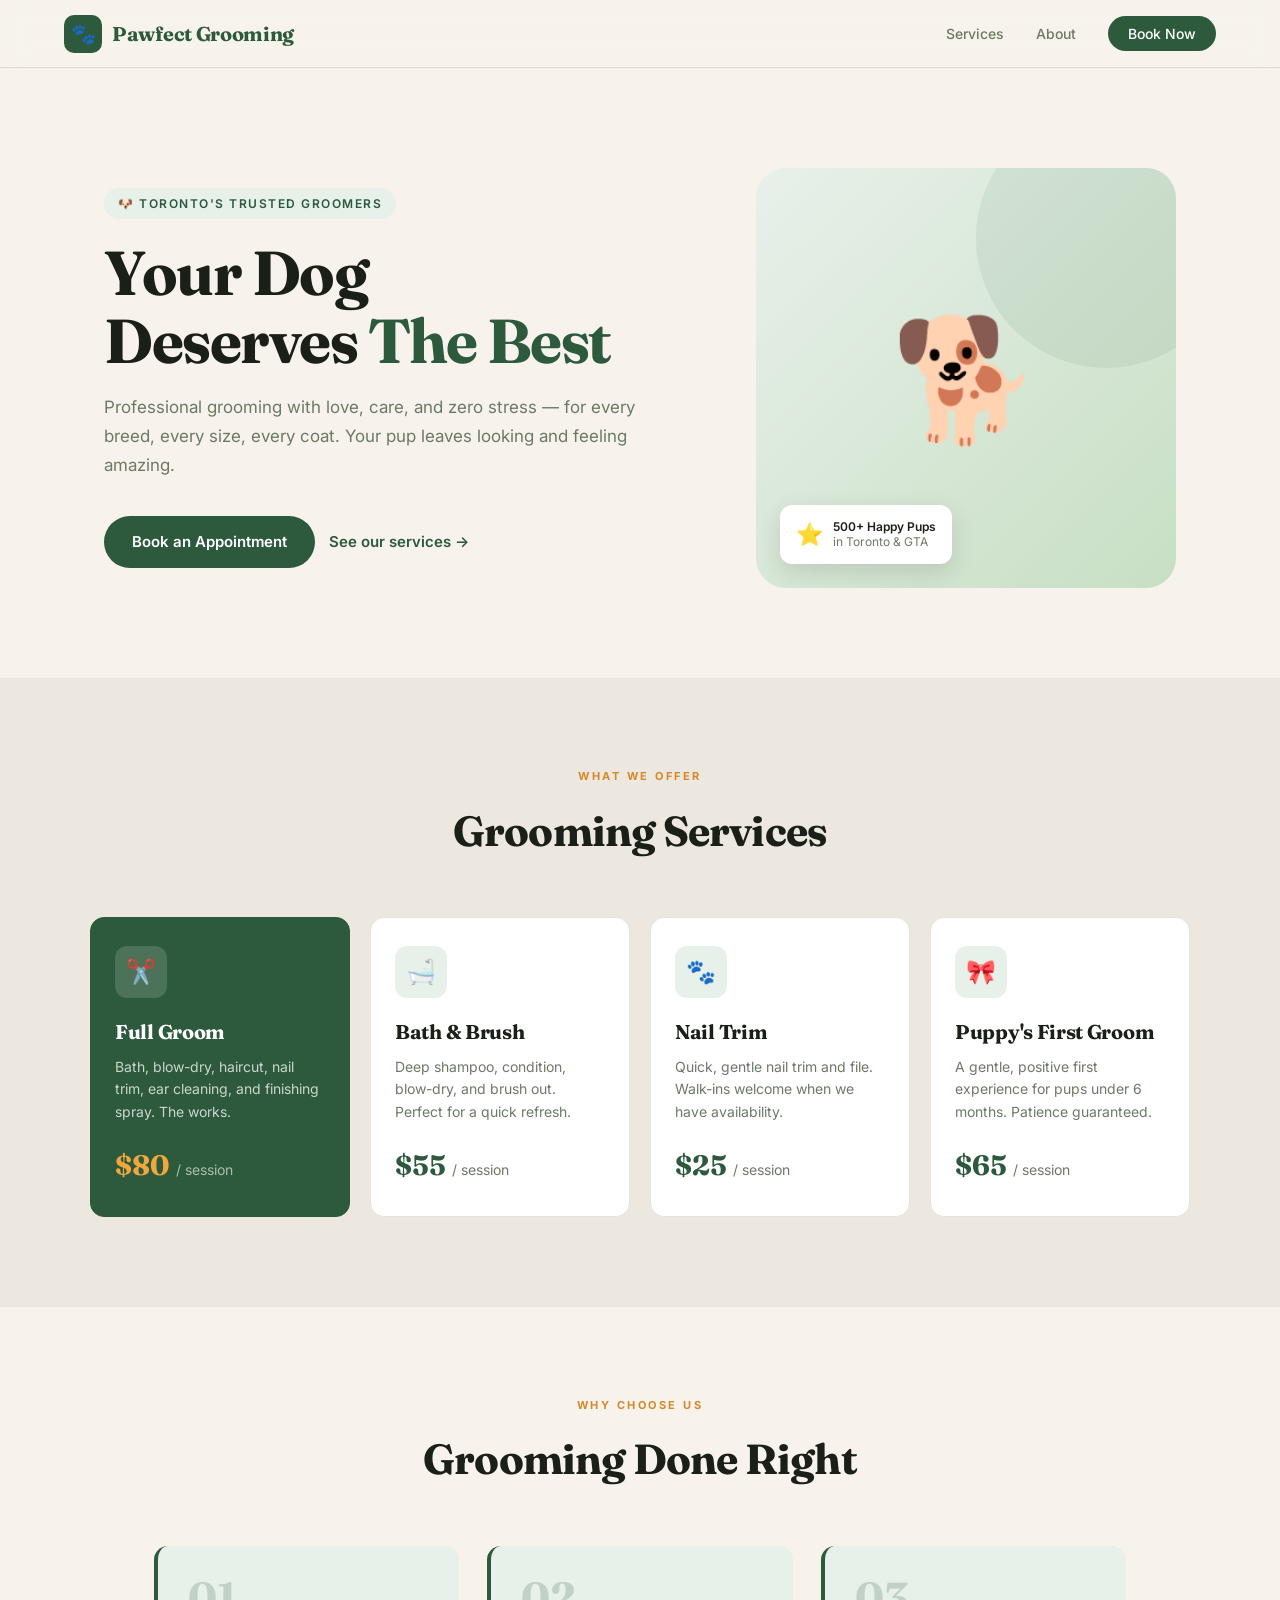
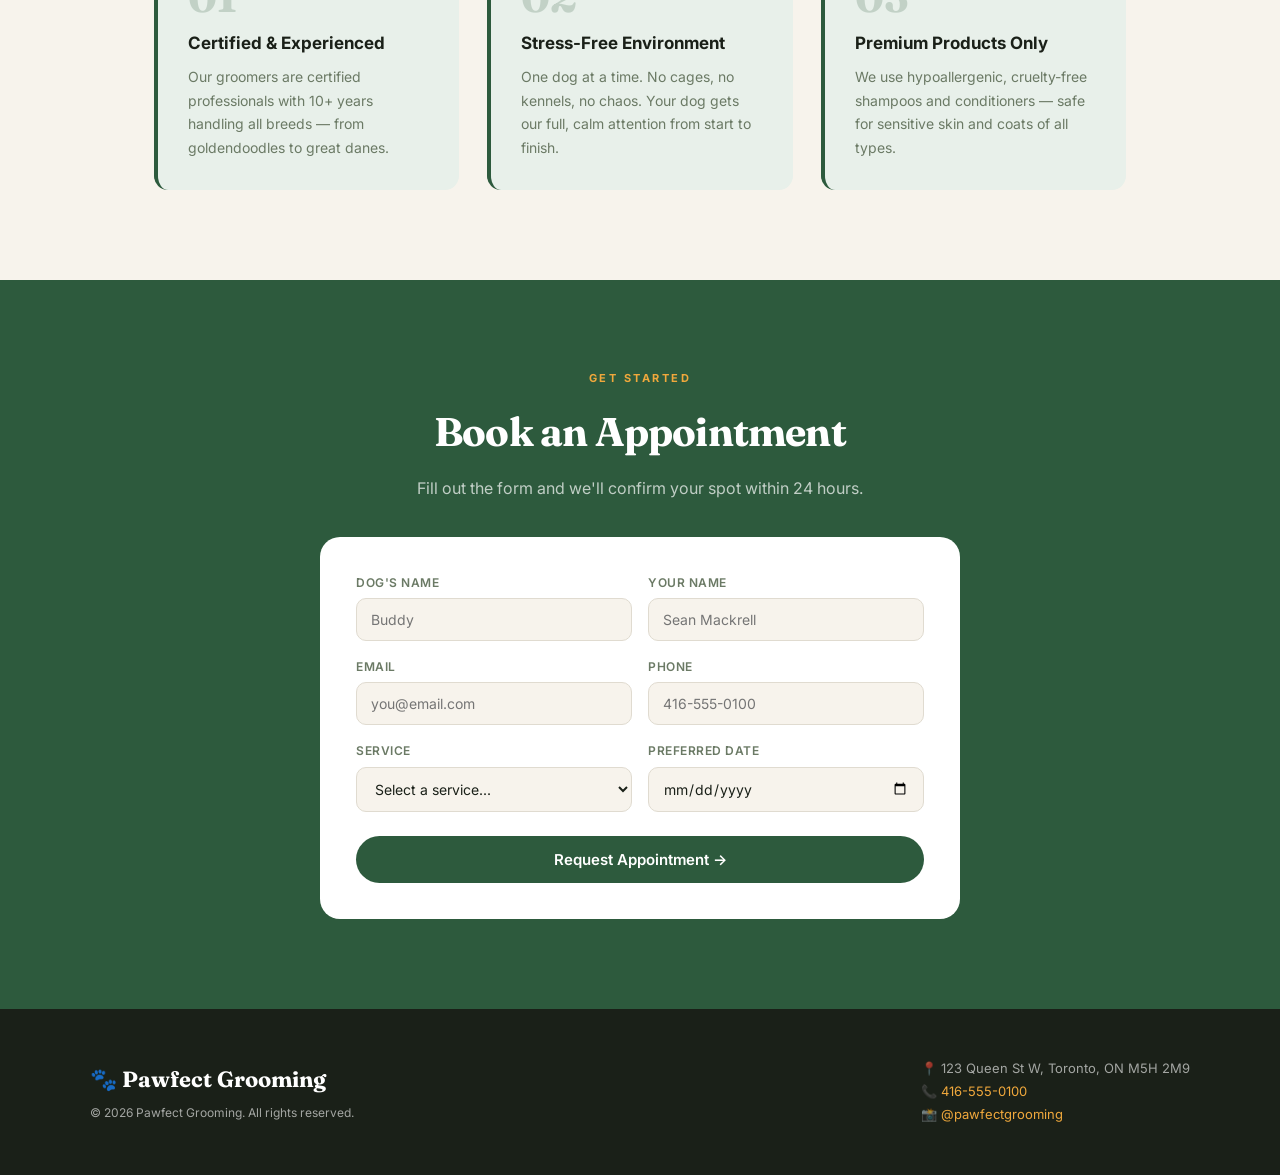
==== index.html @ 394ee349 "connect form to google sheets" ====
<!DOCTYPE html>
<html lang="en">
<head>
  <meta charset="UTF-8" />
  <meta name="viewport" content="width=device-width, initial-scale=1.0" />
  <title>Pawfect Grooming — Toronto's Best Dog Groomers</title>
  <link href="https://fonts.googleapis.com/css2?family=Fraunces:wght@600;700&family=Inter:wght@400;500;600&display=swap" rel="stylesheet" />
  <style>
    *, *::before, *::after { box-sizing: border-box; margin: 0; padding: 0; }

    :root {
      --cream: #f7f3ec;
      --cream-dark: #ede8df;
      --green: #2d5a3d;
      --green-light: #3a7050;
      --green-pale: #e8f0ea;
      --amber: #d4882a;
      --amber-light: #f0a83c;
      --text: #1a2018;
      --muted: #6b7a65;
      --white: #ffffff;
      --radius: 14px;
    }

    html { scroll-behavior: smooth; }

    body {
      font-family: 'Inter', sans-serif;
      background: var(--cream);
      color: var(--text);
      line-height: 1.6;
    }

    /* ── NAV ── */
    nav {
      position: sticky;
      top: 0;
      z-index: 100;
      background: rgba(247, 243, 236, 0.92);
      backdrop-filter: blur(12px);
      border-bottom: 1px solid #e0dbd0;
      padding: 0 5%;
      display: flex;
      align-items: center;
      justify-content: space-between;
      height: 68px;
    }

    .logo {
      display: flex;
      align-items: center;
      gap: 10px;
      text-decoration: none;
    }

    .logo-paw {
      width: 38px;
      height: 38px;
      background: var(--green);
      border-radius: 10px;
      display: flex;
      align-items: center;
      justify-content: center;
      font-size: 20px;
    }

    .logo-text {
      font-family: 'Fraunces', serif;
      font-size: 20px;
      color: var(--green);
      font-weight: 700;
      letter-spacing: -0.3px;
    }

    .nav-links {
      display: flex;
      align-items: center;
      gap: 32px;
      list-style: none;
    }

    .nav-links a {
      text-decoration: none;
      color: var(--muted);
      font-size: 14px;
      font-weight: 500;
      transition: color 0.2s;
    }

    .nav-links a:hover { color: var(--green); }

    .nav-links .btn-nav {
      background: var(--green);
      color: white !important;
      padding: 9px 20px;
      border-radius: 50px;
      transition: background 0.2s !important;
    }

    .nav-links .btn-nav:hover { background: var(--green-light) !important; }

    .nav-toggle {
      display: none;
      background: none;
      border: none;
      cursor: pointer;
      font-size: 22px;
      color: var(--green);
    }

    /* ── HERO ── */
    .hero {
      padding: 100px 5% 90px;
      display: flex;
      align-items: center;
      justify-content: space-between;
      gap: 48px;
      max-width: 1200px;
      margin: 0 auto;
    }

    .hero-content { max-width: 560px; }

    .hero-eyebrow {
      display: inline-flex;
      align-items: center;
      gap: 8px;
      background: var(--green-pale);
      color: var(--green);
      font-size: 12px;
      font-weight: 600;
      letter-spacing: 1.5px;
      text-transform: uppercase;
      padding: 6px 14px;
      border-radius: 50px;
      margin-bottom: 20px;
    }

    .hero h1 {
      font-family: 'Fraunces', serif;
      font-size: clamp(38px, 5vw, 62px);
      font-weight: 700;
      line-height: 1.1;
      color: var(--text);
      letter-spacing: -1.5px;
      margin-bottom: 18px;
    }

    .hero h1 span { color: var(--green); }

    .hero p {
      font-size: 17px;
      color: var(--muted);
      line-height: 1.7;
      margin-bottom: 36px;
    }

    .hero-actions { display: flex; gap: 14px; align-items: center; flex-wrap: wrap; }

    .btn-primary {
      background: var(--green);
      color: white;
      padding: 14px 28px;
      border-radius: 50px;
      text-decoration: none;
      font-weight: 600;
      font-size: 15px;
      transition: background 0.2s, transform 0.15s;
      display: inline-block;
    }

    .btn-primary:hover { background: var(--green-light); transform: translateY(-1px); }

    .btn-secondary {
      color: var(--green);
      font-weight: 600;
      font-size: 15px;
      text-decoration: none;
      display: flex;
      align-items: center;
      gap: 6px;
    }

    .btn-secondary:hover { gap: 10px; }

    .hero-visual {
      flex-shrink: 0;
      width: 420px;
      height: 420px;
      background: linear-gradient(135deg, var(--green-pale), #c8dfc4);
      border-radius: 30px;
      display: flex;
      align-items: center;
      justify-content: center;
      font-size: 120px;
      position: relative;
      overflow: hidden;
    }

    .hero-visual::before {
      content: '';
      position: absolute;
      width: 260px;
      height: 260px;
      background: var(--green);
      opacity: 0.08;
      border-radius: 50%;
      top: -60px;
      right: -60px;
    }

    .hero-badge {
      position: absolute;
      bottom: 24px;
      left: 24px;
      background: white;
      border-radius: 12px;
      padding: 12px 16px;
      box-shadow: 0 8px 24px rgba(0,0,0,0.12);
      display: flex;
      align-items: center;
      gap: 10px;
    }

    .badge-icon { font-size: 22px; }

    .badge-text { font-size: 12px; font-weight: 600; color: var(--text); line-height: 1.3; }
    .badge-text span { color: var(--muted); font-weight: 400; }

    /* ── SERVICES ── */
    #services {
      background: var(--cream-dark);
      padding: 90px 5%;
    }

    .section-inner { max-width: 1100px; margin: 0 auto; }

    .section-header { text-align: center; margin-bottom: 52px; }

    .section-eyebrow {
      font-size: 11px;
      font-weight: 700;
      letter-spacing: 2.5px;
      text-transform: uppercase;
      color: var(--amber);
      margin-bottom: 12px;
    }

    .section-header h2 {
      font-family: 'Fraunces', serif;
      font-size: clamp(28px, 4vw, 42px);
      font-weight: 700;
      color: var(--text);
      letter-spacing: -0.8px;
    }

    .services-grid {
      display: grid;
      grid-template-columns: repeat(auto-fit, minmax(230px, 1fr));
      gap: 20px;
    }

    .service-card {
      background: white;
      border-radius: var(--radius);
      padding: 28px 24px;
      border: 1px solid #e8e3da;
      transition: transform 0.2s, box-shadow 0.2s;
      position: relative;
      overflow: hidden;
    }

    .service-card:hover { transform: translateY(-4px); box-shadow: 0 16px 40px rgba(0,0,0,0.09); }

    .service-card.featured {
      background: var(--green);
      border-color: var(--green);
      color: white;
    }

    .service-icon {
      width: 52px;
      height: 52px;
      border-radius: 12px;
      background: var(--green-pale);
      display: flex;
      align-items: center;
      justify-content: center;
      font-size: 24px;
      margin-bottom: 18px;
    }

    .service-card.featured .service-icon { background: rgba(255,255,255,0.15); }

    .service-card h3 {
      font-family: 'Fraunces', serif;
      font-size: 20px;
      font-weight: 700;
      margin-bottom: 8px;
      letter-spacing: -0.3px;
    }

    .service-card p {
      font-size: 14px;
      color: var(--muted);
      margin-bottom: 20px;
      line-height: 1.6;
    }

    .service-card.featured p { color: rgba(255,255,255,0.75); }

    .service-price {
      font-size: 28px;
      font-weight: 700;
      color: var(--green);
      font-family: 'Fraunces', serif;
    }

    .service-card.featured .service-price { color: var(--amber-light); }

    .service-price span { font-size: 14px; font-weight: 400; color: var(--muted); font-family: 'Inter', sans-serif; }
    .service-card.featured .service-price span { color: rgba(255,255,255,0.6); }

    /* ── WHY US ── */
    #about {
      padding: 90px 5%;
      max-width: 1100px;
      margin: 0 auto;
    }

    .why-grid {
      display: grid;
      grid-template-columns: repeat(auto-fit, minmax(280px, 1fr));
      gap: 28px;
      margin-top: 52px;
    }

    .why-card {
      padding: 30px;
      background: var(--green-pale);
      border-radius: var(--radius);
      border-left: 4px solid var(--green);
    }

    .why-num {
      font-family: 'Fraunces', serif;
      font-size: 42px;
      font-weight: 700;
      color: var(--green);
      opacity: 0.2;
      line-height: 1;
      margin-bottom: 12px;
    }

    .why-card h3 {
      font-size: 17px;
      font-weight: 700;
      margin-bottom: 8px;
      color: var(--text);
    }

    .why-card p { font-size: 14px; color: var(--muted); line-height: 1.7; }

    /* ── BOOKING ── */
    #book {
      background: var(--green);
      padding: 90px 5%;
    }

    .booking-inner {
      max-width: 640px;
      margin: 0 auto;
      text-align: center;
    }

    .booking-inner .section-eyebrow { color: var(--amber-light); }

    .booking-inner h2 {
      font-family: 'Fraunces', serif;
      font-size: clamp(28px, 4vw, 40px);
      font-weight: 700;
      color: white;
      letter-spacing: -0.8px;
      margin-bottom: 12px;
    }

    .booking-inner > p {
      color: rgba(255,255,255,0.7);
      font-size: 16px;
      margin-bottom: 36px;
    }

    .booking-form {
      background: white;
      border-radius: 20px;
      padding: 36px;
      text-align: left;
    }

    .form-row { display: grid; grid-template-columns: 1fr 1fr; gap: 16px; }

    .form-group { margin-bottom: 16px; }

    .form-group label {
      display: block;
      font-size: 12px;
      font-weight: 600;
      color: var(--muted);
      letter-spacing: 0.5px;
      margin-bottom: 6px;
      text-transform: uppercase;
    }

    .form-group input,
    .form-group select {
      width: 100%;
      padding: 12px 14px;
      border: 1.5px solid #e0dbd0;
      border-radius: 10px;
      font-family: 'Inter', sans-serif;
      font-size: 14px;
      color: var(--text);
      background: var(--cream);
      outline: none;
      transition: border-color 0.2s;
    }

    .form-group input:focus,
    .form-group select:focus { border-color: var(--green); background: white; }

    .form-group select { cursor: pointer; }

    .btn-submit {
      width: 100%;
      padding: 14px;
      background: var(--green);
      color: white;
      border: none;
      border-radius: 50px;
      font-family: 'Inter', sans-serif;
      font-size: 15px;
      font-weight: 600;
      cursor: pointer;
      margin-top: 8px;
      transition: background 0.2s, transform 0.15s;
    }

    .btn-submit:hover { background: var(--green-light); transform: translateY(-1px); }

    .thank-you {
      display: none;
      text-align: center;
      padding: 40px 20px;
    }

    .thank-you .ty-icon { font-size: 52px; margin-bottom: 16px; }

    .thank-you h3 {
      font-family: 'Fraunces', serif;
      font-size: 24px;
      color: var(--green);
      margin-bottom: 8px;
    }

    .thank-you p { color: var(--muted); font-size: 15px; }

    /* ── FOOTER ── */
    footer {
      background: var(--text);
      color: rgba(255,255,255,0.6);
      padding: 48px 5%;
    }

    .footer-inner {
      max-width: 1100px;
      margin: 0 auto;
      display: flex;
      justify-content: space-between;
      align-items: center;
      flex-wrap: wrap;
      gap: 24px;
    }

    .footer-logo {
      font-family: 'Fraunces', serif;
      font-size: 22px;
      color: white;
      font-weight: 700;
    }

    .footer-details { font-size: 13px; line-height: 1.8; }

    .footer-details a {
      color: var(--amber-light);
      text-decoration: none;
    }

    .footer-details a:hover { text-decoration: underline; }

    .footer-copy { font-size: 12px; margin-top: 6px; }

    /* ── RESPONSIVE ── */
    @media (max-width: 768px) {
      .nav-links { display: none; flex-direction: column; position: absolute; top: 68px; left: 0; right: 0; background: var(--cream); padding: 20px 5%; border-bottom: 1px solid #e0dbd0; gap: 16px; }
      .nav-links.open { display: flex; }
      .nav-toggle { display: block; }
      .hero { flex-direction: column; padding: 60px 5% 50px; text-align: center; }
      .hero-visual { width: 100%; height: 280px; font-size: 80px; }
      .hero-actions { justify-content: center; }
      .form-row { grid-template-columns: 1fr; }
      .footer-inner { flex-direction: column; text-align: center; }
    }
  </style>
</head>
<body>

  <!-- NAV -->
  <nav>
    <a class="logo" href="#">
      <div class="logo-paw">🐾</div>
      <span class="logo-text">Pawfect Grooming</span>
    </a>
    <button class="nav-toggle" onclick="document.querySelector('.nav-links').classList.toggle('open')">☰</button>
    <ul class="nav-links">
      <li><a href="#services">Services</a></li>
      <li><a href="#about">About</a></li>
      <li><a href="#book" class="btn-nav">Book Now</a></li>
    </ul>
  </nav>

  <!-- HERO -->
  <section>
    <div class="hero">
      <div class="hero-content">
        <div class="hero-eyebrow">🐶 Toronto's Trusted Groomers</div>
        <h1>Your Dog<br>Deserves <span>The Best</span></h1>
        <p>Professional grooming with love, care, and zero stress — for every breed, every size, every coat. Your pup leaves looking and feeling amazing.</p>
        <div class="hero-actions">
          <a href="#book" class="btn-primary">Book an Appointment</a>
          <a href="#services" class="btn-secondary">See our services →</a>
        </div>
      </div>
      <div class="hero-visual">
        🐕
        <div class="hero-badge">
          <div class="badge-icon">⭐</div>
          <div class="badge-text">500+ Happy Pups<br><span>in Toronto & GTA</span></div>
        </div>
      </div>
    </div>
  </section>

  <!-- SERVICES -->
  <section id="services">
    <div class="section-inner">
      <div class="section-header">
        <div class="section-eyebrow">What We Offer</div>
        <h2>Grooming Services</h2>
      </div>
      <div class="services-grid">
        <div class="service-card featured">
          <div class="service-icon">✂️</div>
          <h3>Full Groom</h3>
          <p>Bath, blow-dry, haircut, nail trim, ear cleaning, and finishing spray. The works.</p>
          <div class="service-price">$80 <span>/ session</span></div>
        </div>
        <div class="service-card">
          <div class="service-icon">🛁</div>
          <h3>Bath & Brush</h3>
          <p>Deep shampoo, condition, blow-dry, and brush out. Perfect for a quick refresh.</p>
          <div class="service-price">$55 <span>/ session</span></div>
        </div>
        <div class="service-card">
          <div class="service-icon">🐾</div>
          <h3>Nail Trim</h3>
          <p>Quick, gentle nail trim and file. Walk-ins welcome when we have availability.</p>
          <div class="service-price">$25 <span>/ session</span></div>
        </div>
        <div class="service-card">
          <div class="service-icon">🎀</div>
          <h3>Puppy's First Groom</h3>
          <p>A gentle, positive first experience for pups under 6 months. Patience guaranteed.</p>
          <div class="service-price">$65 <span>/ session</span></div>
        </div>
      </div>
    </div>
  </section>

  <!-- WHY US -->
  <section id="about">
    <div class="section-header">
      <div class="section-eyebrow">Why Choose Us</div>
      <h2>Grooming Done Right</h2>
    </div>
    <div class="why-grid">
      <div class="why-card">
        <div class="why-num">01</div>
        <h3>Certified & Experienced</h3>
        <p>Our groomers are certified professionals with 10+ years handling all breeds — from goldendoodles to great danes.</p>
      </div>
      <div class="why-card">
        <div class="why-num">02</div>
        <h3>Stress-Free Environment</h3>
        <p>One dog at a time. No cages, no kennels, no chaos. Your dog gets our full, calm attention from start to finish.</p>
      </div>
      <div class="why-card">
        <div class="why-num">03</div>
        <h3>Premium Products Only</h3>
        <p>We use hypoallergenic, cruelty-free shampoos and conditioners — safe for sensitive skin and coats of all types.</p>
      </div>
    </div>
  </section>

  <!-- BOOKING -->
  <section id="book">
    <div class="booking-inner">
      <div class="section-eyebrow">Get Started</div>
      <h2>Book an Appointment</h2>
      <p>Fill out the form and we'll confirm your spot within 24 hours.</p>

      <div class="booking-form">
        <form id="booking-form">
          <div class="form-row">
            <div class="form-group">
              <label>Dog's Name</label>
              <input type="text" name="dogName" placeholder="Buddy" required />
            </div>
            <div class="form-group">
              <label>Your Name</label>
              <input type="text" name="ownerName" placeholder="Sean Mackrell" required />
            </div>
          </div>
          <div class="form-row">
            <div class="form-group">
              <label>Email</label>
              <input type="email" name="email" placeholder="you@email.com" required />
            </div>
            <div class="form-group">
              <label>Phone</label>
              <input type="tel" name="phone" placeholder="416-555-0100" />
            </div>
          </div>
          <div class="form-row">
            <div class="form-group">
              <label>Service</label>
              <select name="service" required>
                <option value="">Select a service...</option>
                <option>Full Groom — $80</option>
                <option>Bath & Brush — $55</option>
                <option>Nail Trim — $25</option>
                <option>Puppy's First Groom — $65</option>
              </select>
            </div>
            <div class="form-group">
              <label>Preferred Date</label>
              <input type="date" name="date" required />
            </div>
          </div>
          <button type="submit" class="btn-submit">Request Appointment →</button>
        </form>

        <div class="thank-you" id="thank-you">
          <div class="ty-icon">🐾</div>
          <h3>You're all set!</h3>
          <p id="ty-message">We'll confirm your appointment within 24 hours. See you soon!</p>
        </div>
      </div>
    </div>
  </section>

  <!-- FOOTER -->
  <footer>
    <div class="footer-inner">
      <div>
        <div class="footer-logo">🐾 Pawfect Grooming</div>
        <div class="footer-copy">© 2026 Pawfect Grooming. All rights reserved.</div>
      </div>
      <div class="footer-details">
        📍 123 Queen St W, Toronto, ON M5H 2M9<br>
        📞 <a href="tel:4165550100">416-555-0100</a><br>
        📸 <a href="https://instagram.com" target="_blank">@pawfectgrooming</a>
      </div>
    </div>
  </footer>

  <script>
  const SCRIPT_URL = "https://script.google.com/macros/s/AKfycbwCmMFG3sA_S1APg3eY8OHpU6ytA9o5e4-AiM0zTxSJaGu4jb56soYIQGJh9zoLHo-3/exec";

  document.getElementById('booking-form').addEventListener('submit', function(e) {
    e.preventDefault();

    const data = {
      dogName: this.dogName.value,
      ownerName: this.ownerName.value,
      email: this.email.value,
      phone: this.phone.value,
      service: this.service.value,
      date: this.date.value
    };

    fetch(SCRIPT_URL, {
      method: "POST",
      mode: "no-cors",
      headers: { "Content-Type": "application/json" },
      body: JSON.stringify(data)
    });

    const service = data.service.split('—')[0].trim();
    const date = new Date(data.date + "T00:00:00").toLocaleDateString('en-CA', { month: 'long', day: 'numeric', year: 'numeric' });

    document.getElementById('ty-message').textContent =
      `Thanks ${data.ownerName}! We'll confirm ${data.dogName}'s ${service} appointment for ${date} within 24 hours.`;

    this.style.display = 'none';
    document.getElementById('thank-you').style.display = 'block';
  });
</script>

</body>
</html>
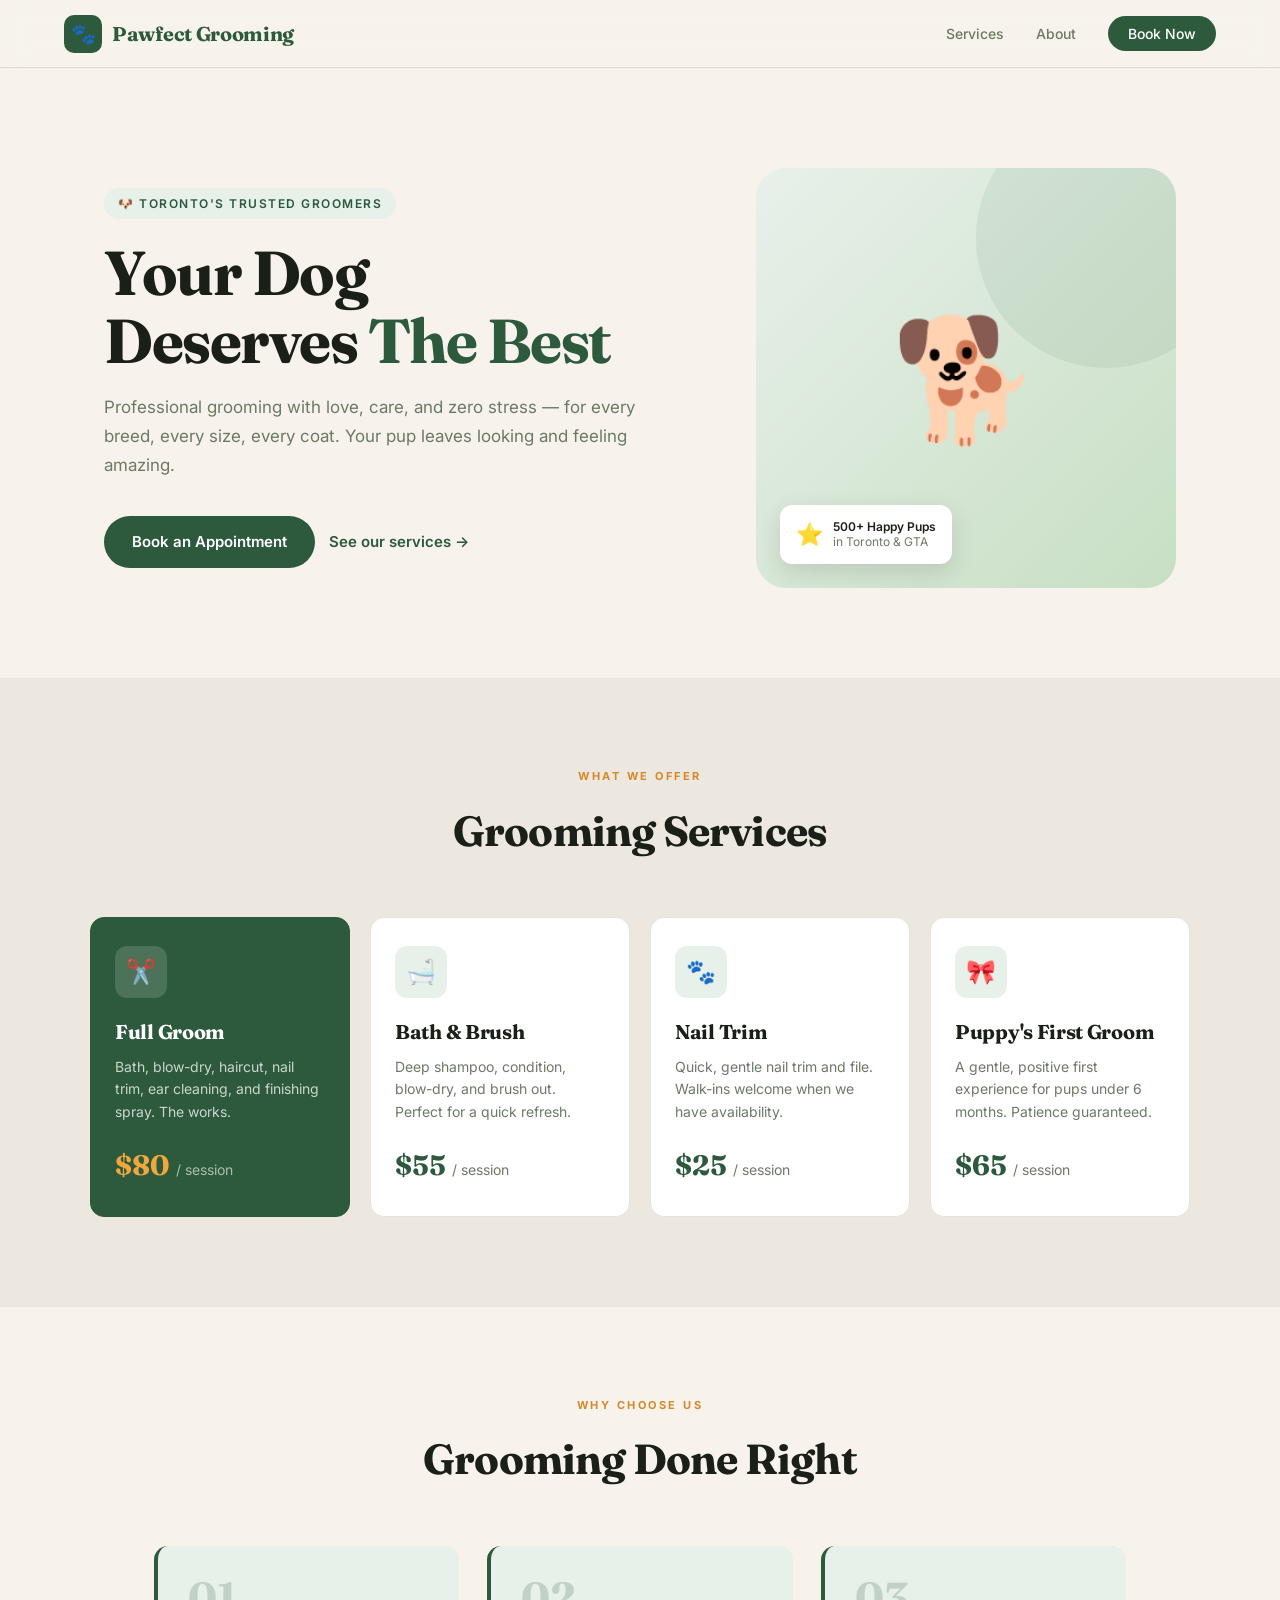
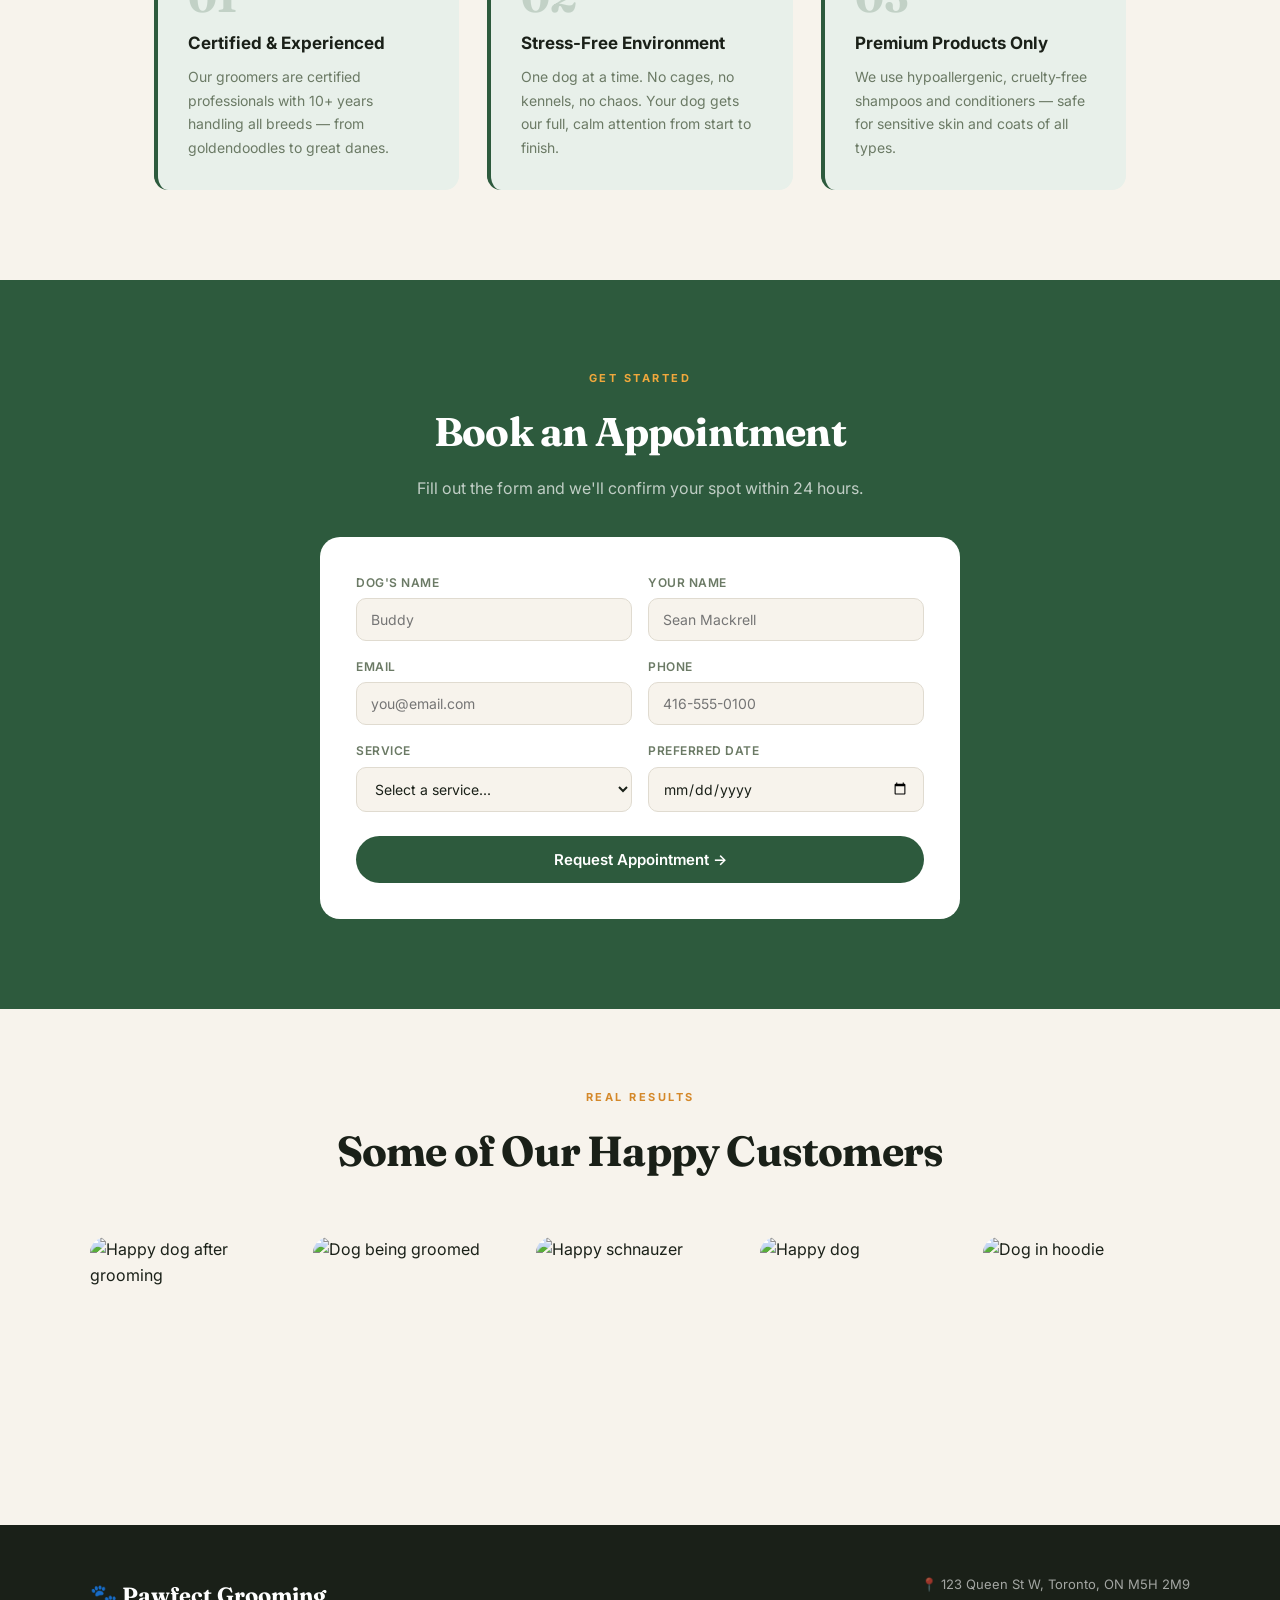
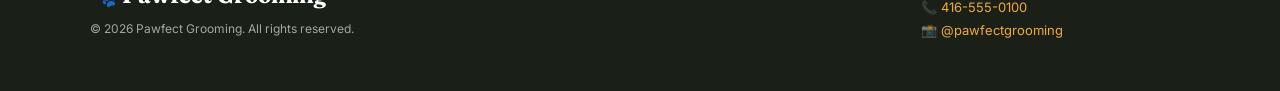
==== commit 89d9ba0e: "add happy customers photos and required phone" ====
--- a/index.html
+++ b/index.html
@@ -637,7 +637,7 @@
             </div>
             <div class="form-group">
               <label>Phone</label>
-              <input type="tel" name="phone" placeholder="416-555-0100" />
+            <input type="tel" name="phone" placeholder="416-555-0100" required />
             </div>
           </div>
           <div class="form-row">
@@ -667,6 +667,32 @@
       </div>
     </div>
   </section>
+<!-- HAPPY CUSTOMERS -->
+<section style="padding: 80px 5%; background: var(--cream);">
+  <div style="max-width: 1100px; margin: 0 auto;">
+    <div class="section-header">
+      <div class="section-eyebrow">Real Results</div>
+      <h2>Some of Our Happy Customers</h2>
+    </div>
+    <div style="display: grid; grid-template-columns: repeat(auto-fit, minmax(200px, 1fr)); gap: 16px; margin-top: 40px;">
+      <div style="border-radius: 16px; overflow: hidden; aspect-ratio: 1;">
+        <img src="https://images.unsplash.com/photo-1587300003388-59208cc962cb?w=600" alt="Happy dog after grooming" style="width:100%; height:100%; object-fit:cover;" />
+      </div>
+      <div style="border-radius: 16px; overflow: hidden; aspect-ratio: 1;">
+        <img src="https://images.unsplash.com/photo-1629740067901-c0a370c4c6a7?w=600" alt="Dog being groomed" style="width:100%; height:100%; object-fit:cover;" />
+      </div>
+      <div style="border-radius: 16px; overflow: hidden; aspect-ratio: 1;">
+        <img src="https://images.unsplash.com/photo-1534361960057-19f4434a5f77?w=600" alt="Happy schnauzer" style="width:100%; height:100%; object-fit:cover;" />
+      </div>
+      <div style="border-radius: 16px; overflow: hidden; aspect-ratio: 1;">
+        <img src="https://images.unsplash.com/photo-1558929996-da64ba858215?w=600" alt="Happy dog" style="width:100%; height:100%; object-fit:cover;" />
+      </div>
+      <div style="border-radius: 16px; overflow: hidden; aspect-ratio: 1;">
+        <img src="https://images.unsplash.com/photo-1601979031925-424e53b6caaa?w=600" alt="Dog in hoodie" style="width:100%; height:100%; object-fit:cover;" />
+      </div>
+    </div>
+  </div>
+</section>
 
   <!-- FOOTER -->
   <footer>
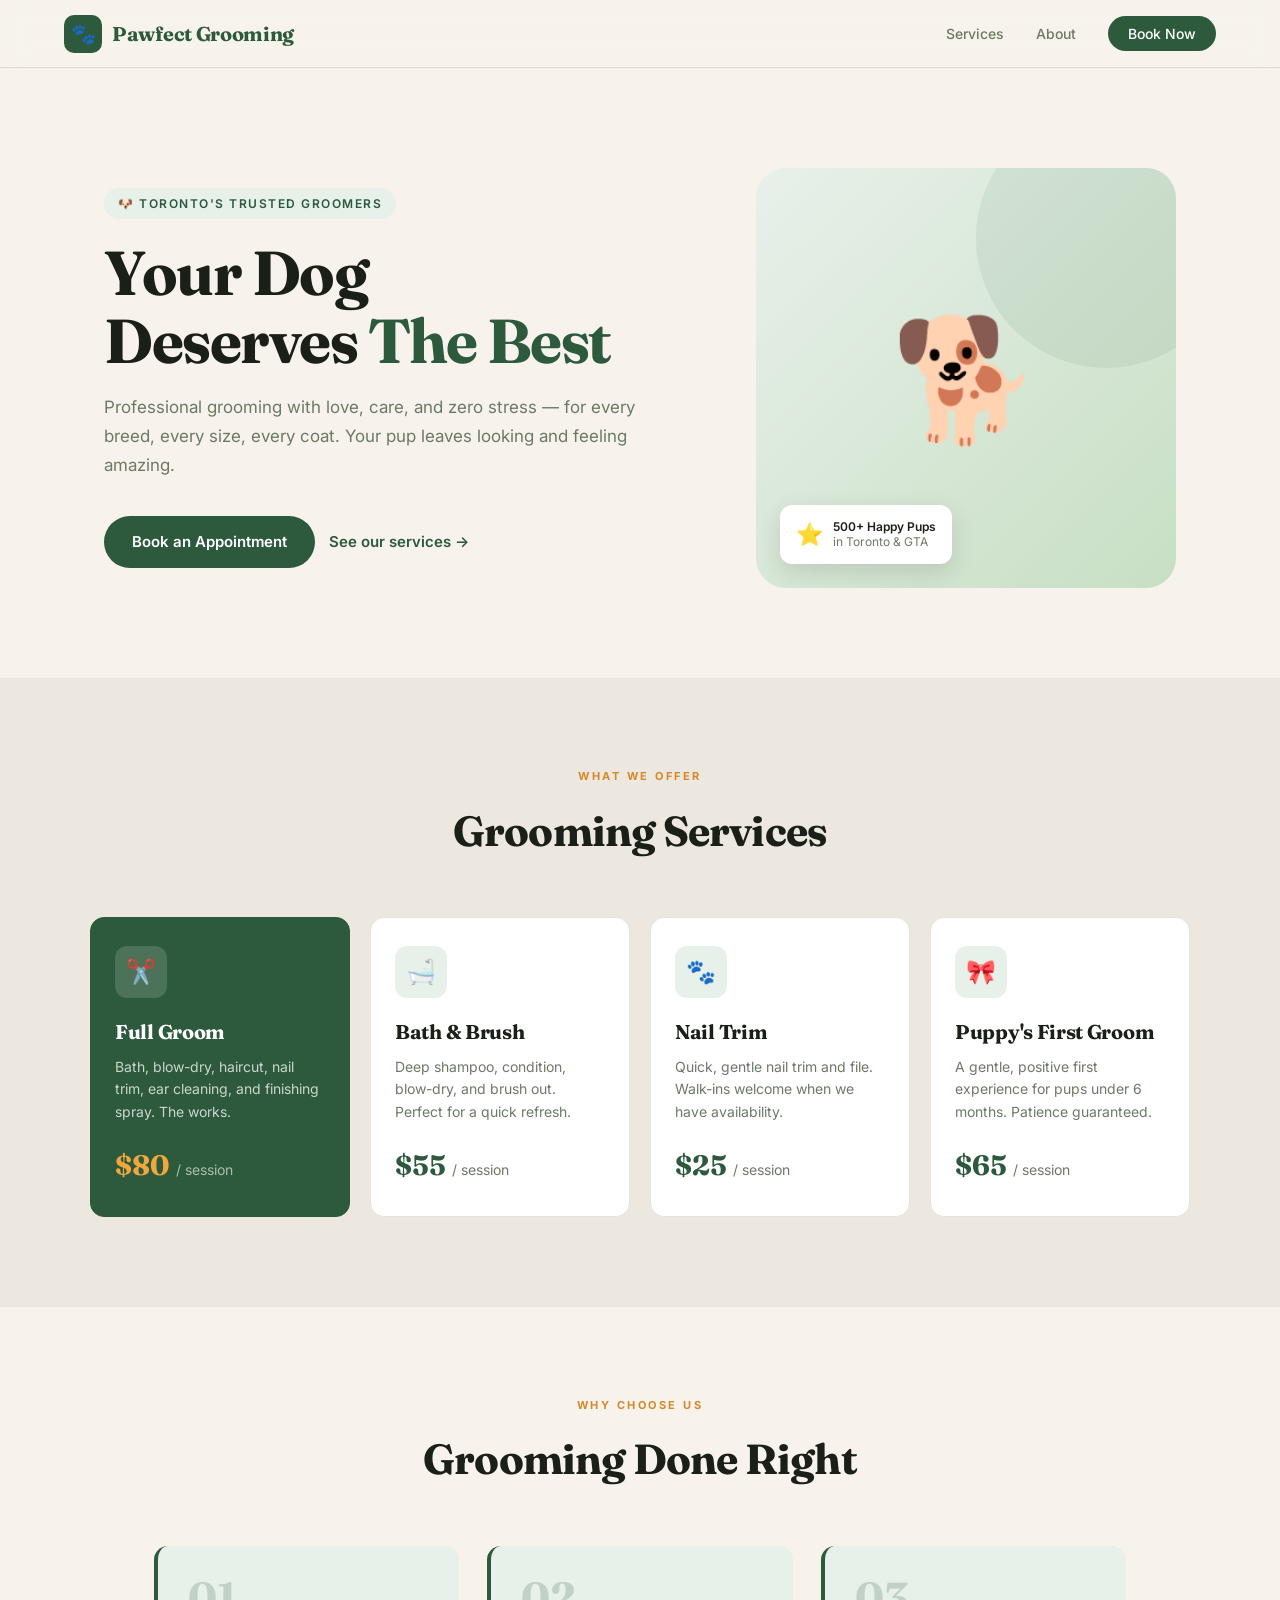
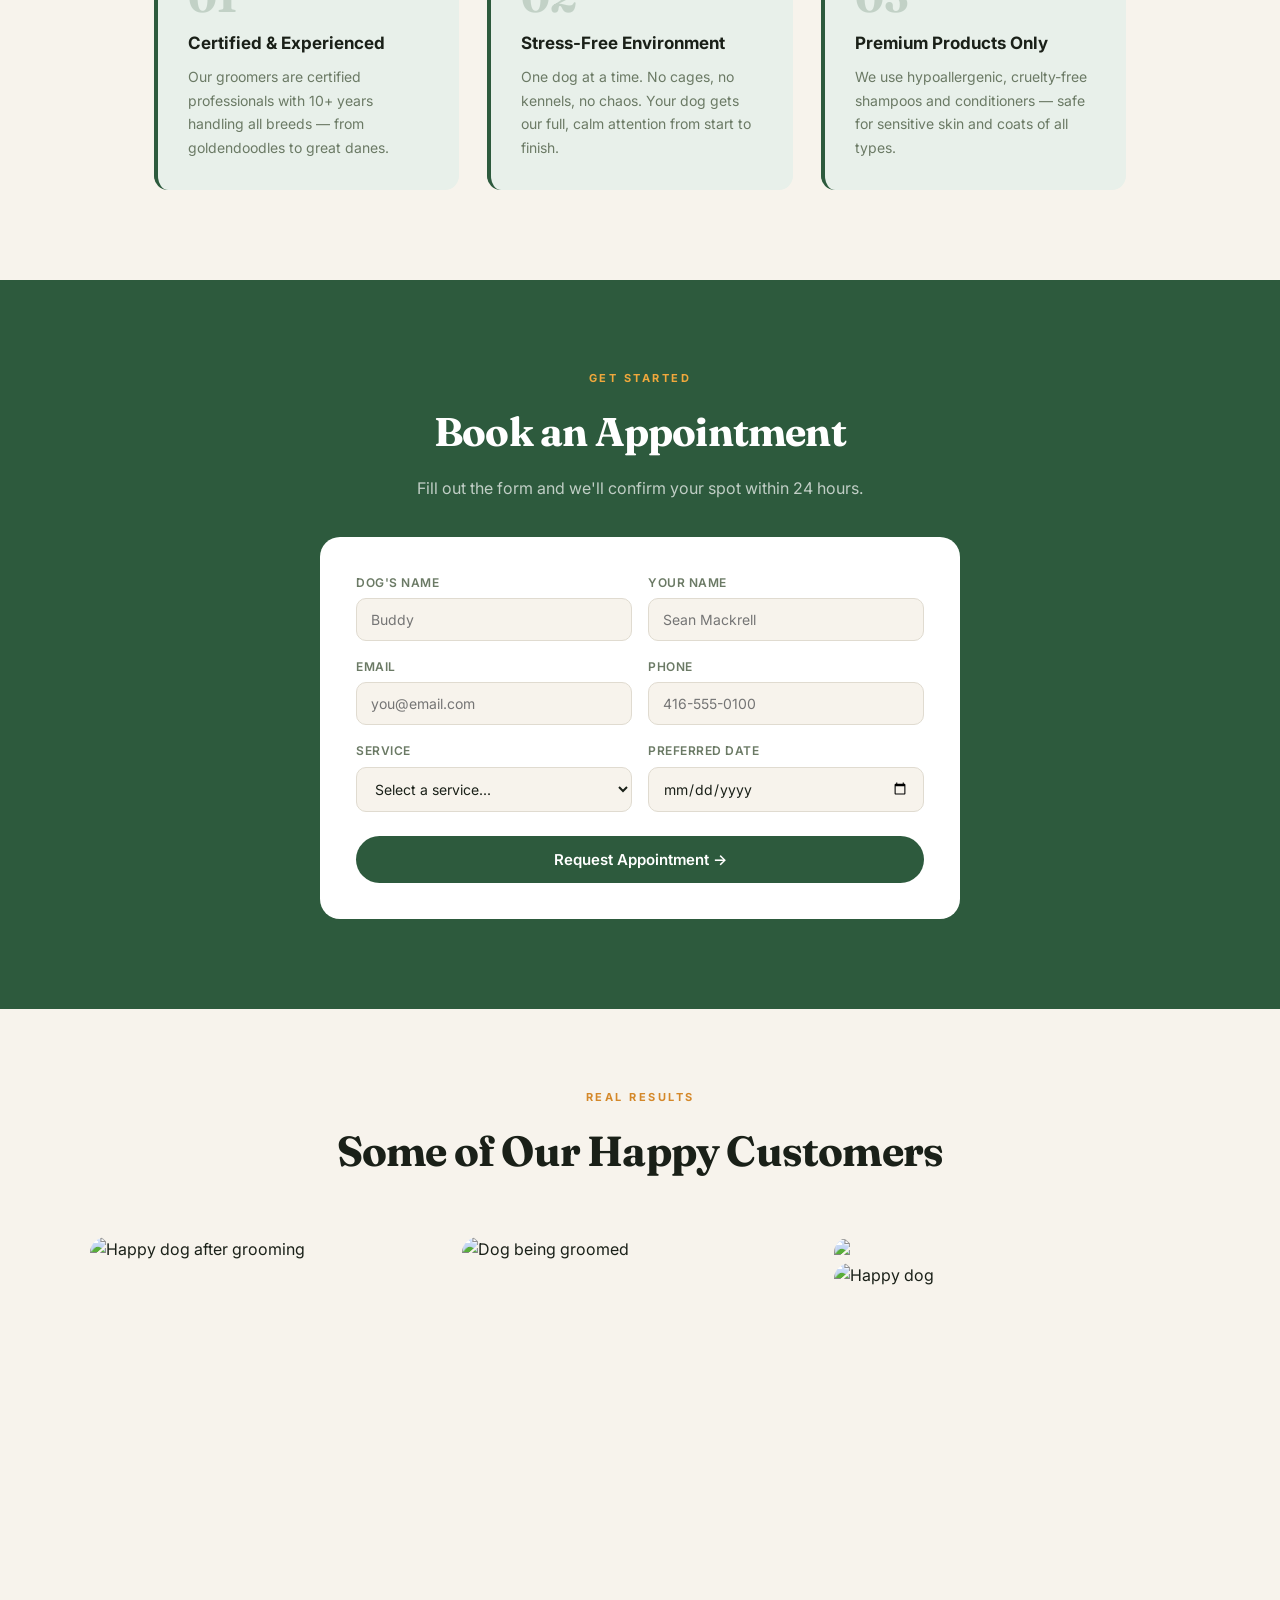
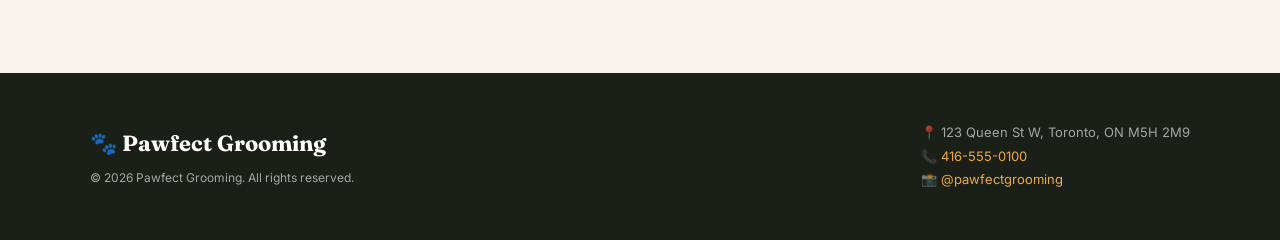
==== commit 9fa98a47: "add favicon" ====
--- a/index.html
+++ b/index.html
@@ -512,6 +512,7 @@
     }
   </style>
 </head>
+<link rel="icon" href="https://images.unsplash.com/photo-1587300003388-59208cc962cb?w=32" type="image/jpeg" />
 <body>
 
   <!-- NAV -->
@@ -682,7 +683,7 @@
         <img src="https://images.unsplash.com/photo-1629740067901-c0a370c4c6a7?w=600" alt="Dog being groomed" style="width:100%; height:100%; object-fit:cover;" />
       </div>
       <div style="border-radius: 16px; overflow: hidden; aspect-ratio: 1;">
-        <img src="https://images.unsplash.com/photo-1534361960057-19f4434a5f77?w=600" alt="Happy schnauzer" style="width:100%; height:100%; object-fit:cover;" />
+        <img src="https://images.unsplash.com/photo-1520038410233-7141be7e6f97?w=600"
       </div>
       <div style="border-radius: 16px; overflow: hidden; aspect-ratio: 1;">
         <img src="https://images.unsplash.com/photo-1558929996-da64ba858215?w=600" alt="Happy dog" style="width:100%; height:100%; object-fit:cover;" />
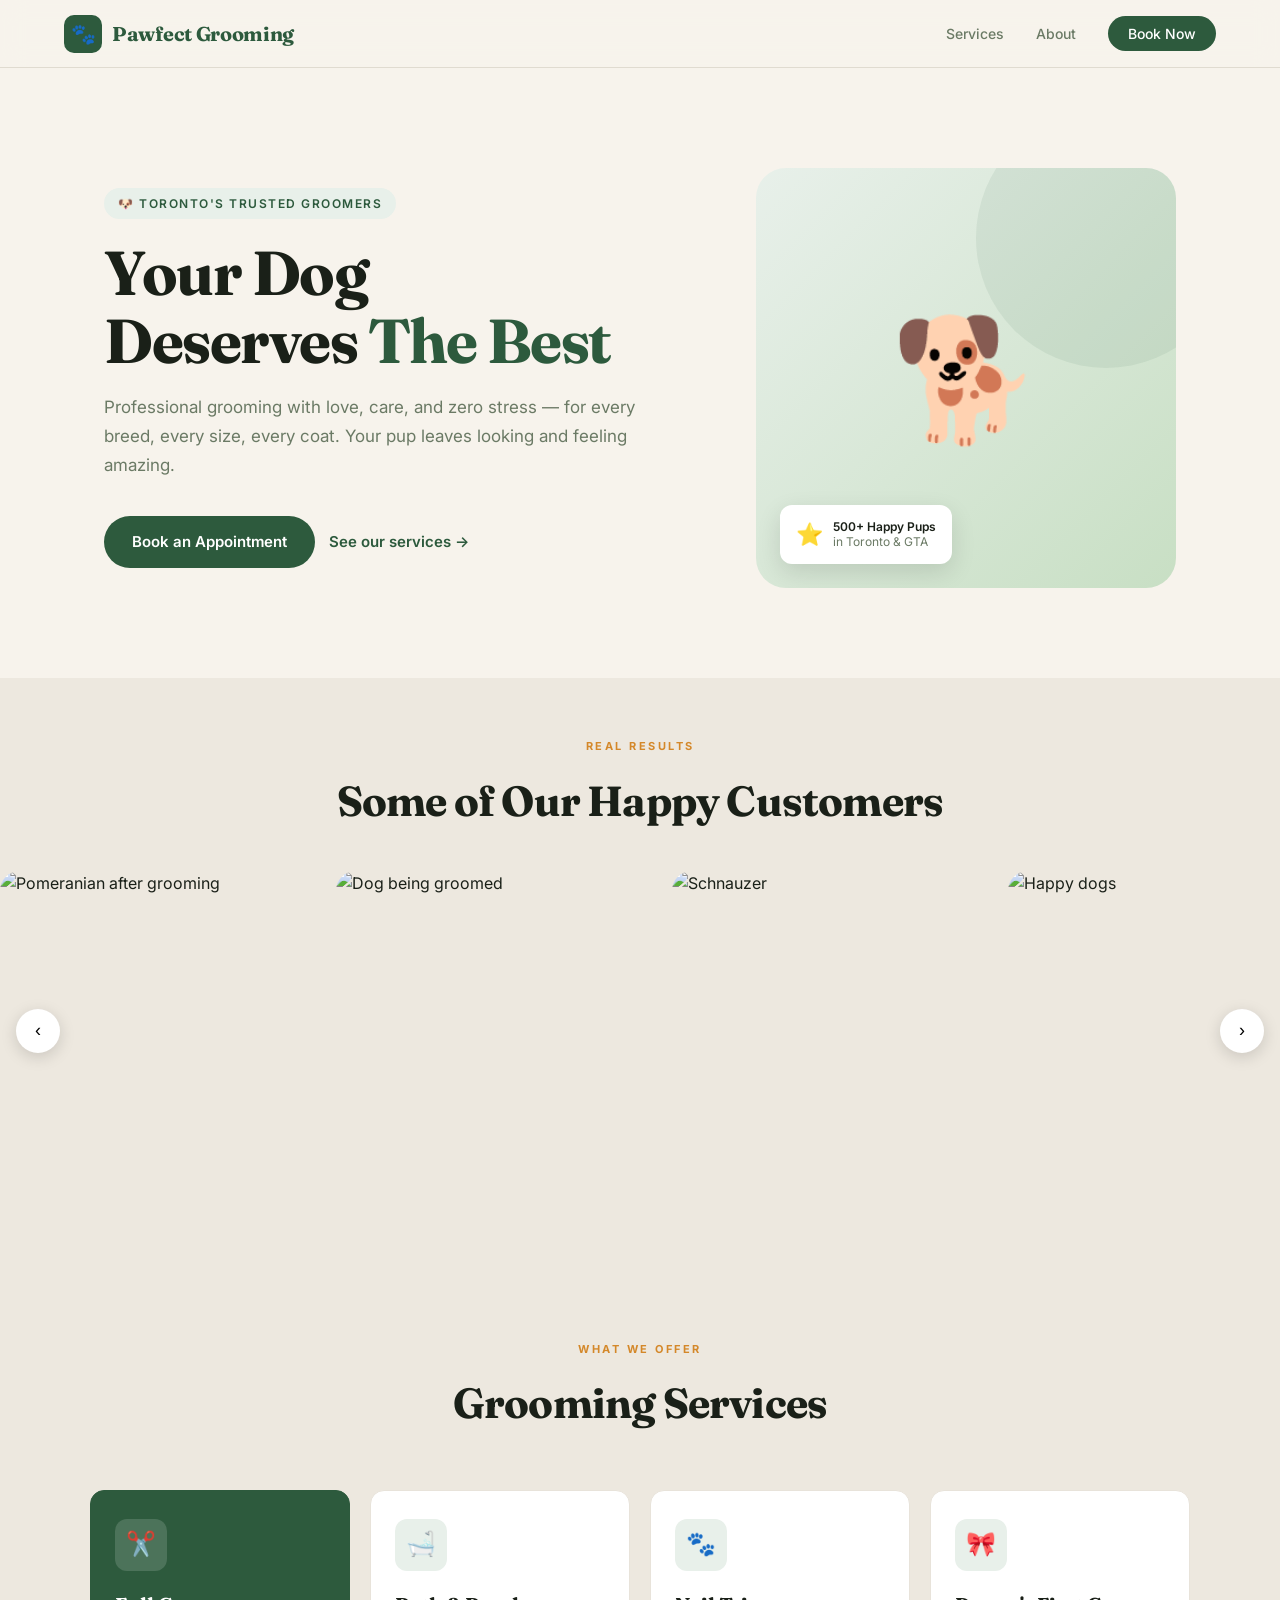
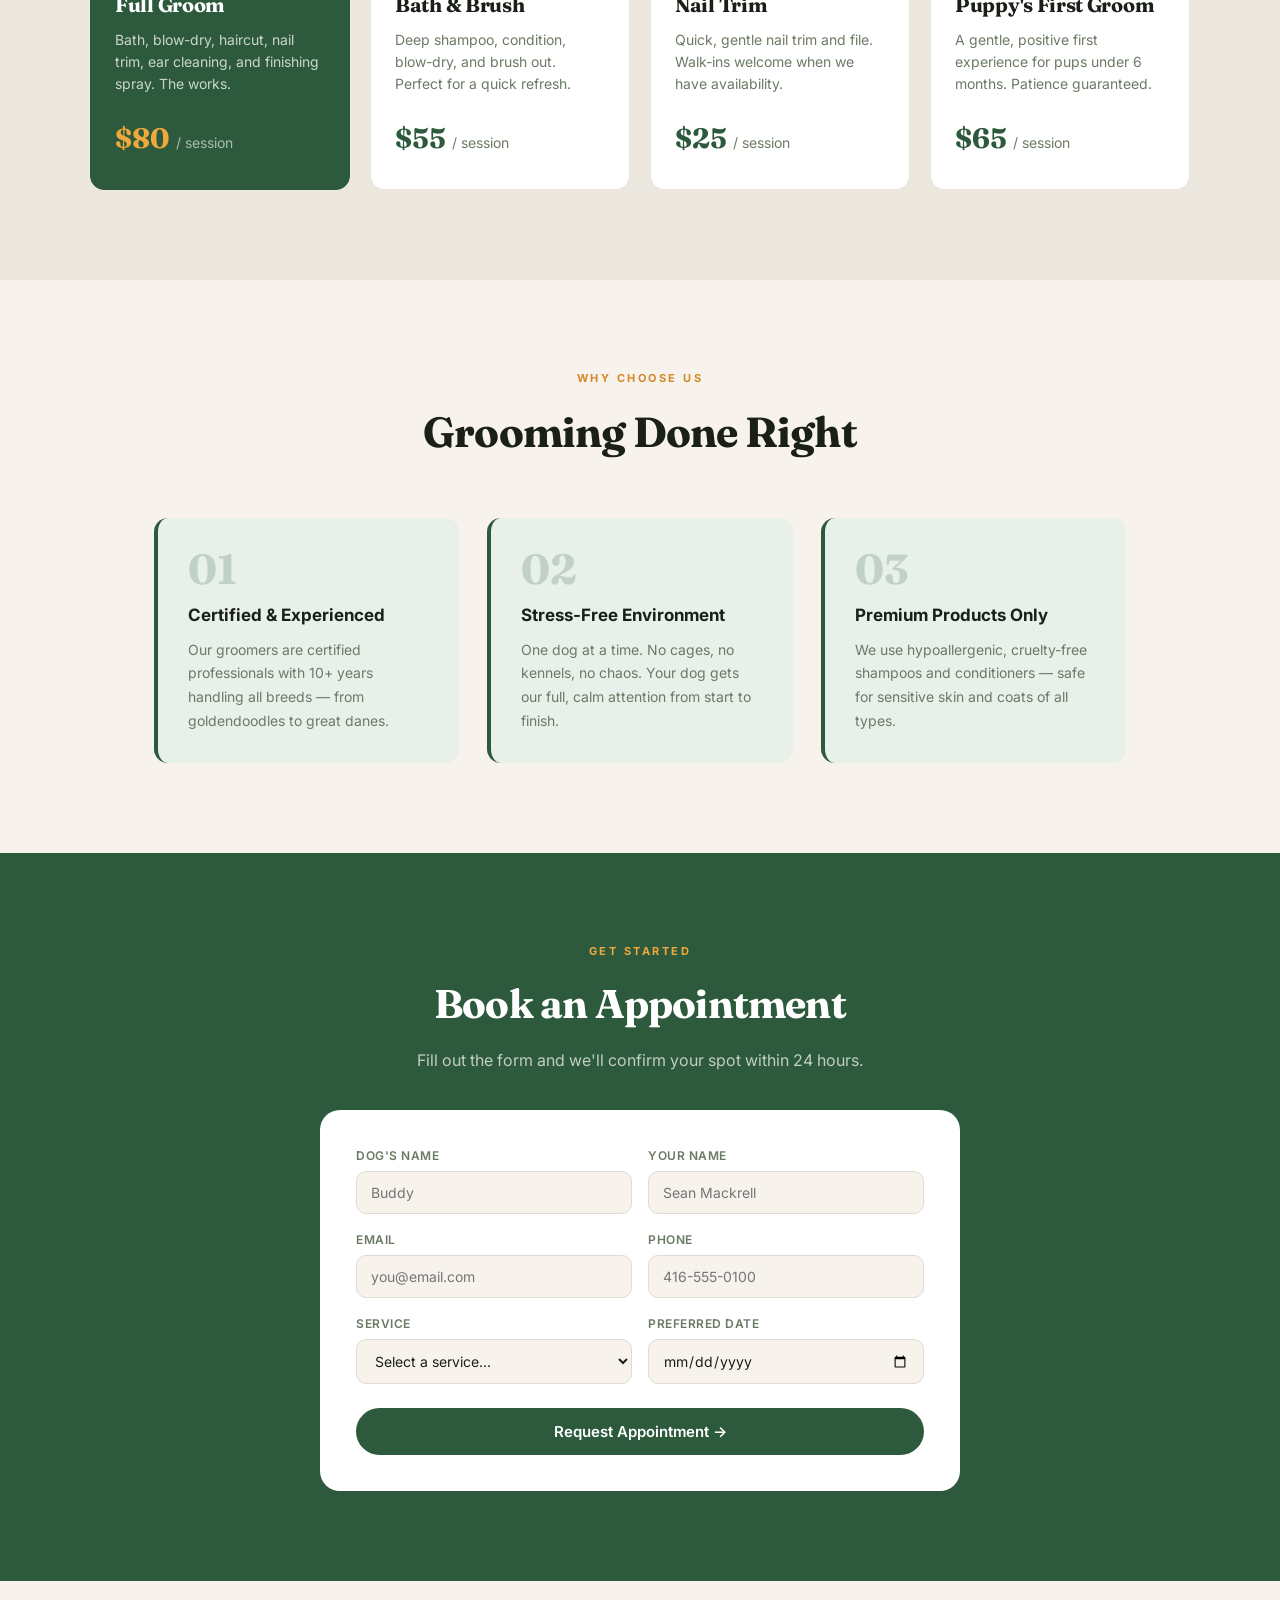
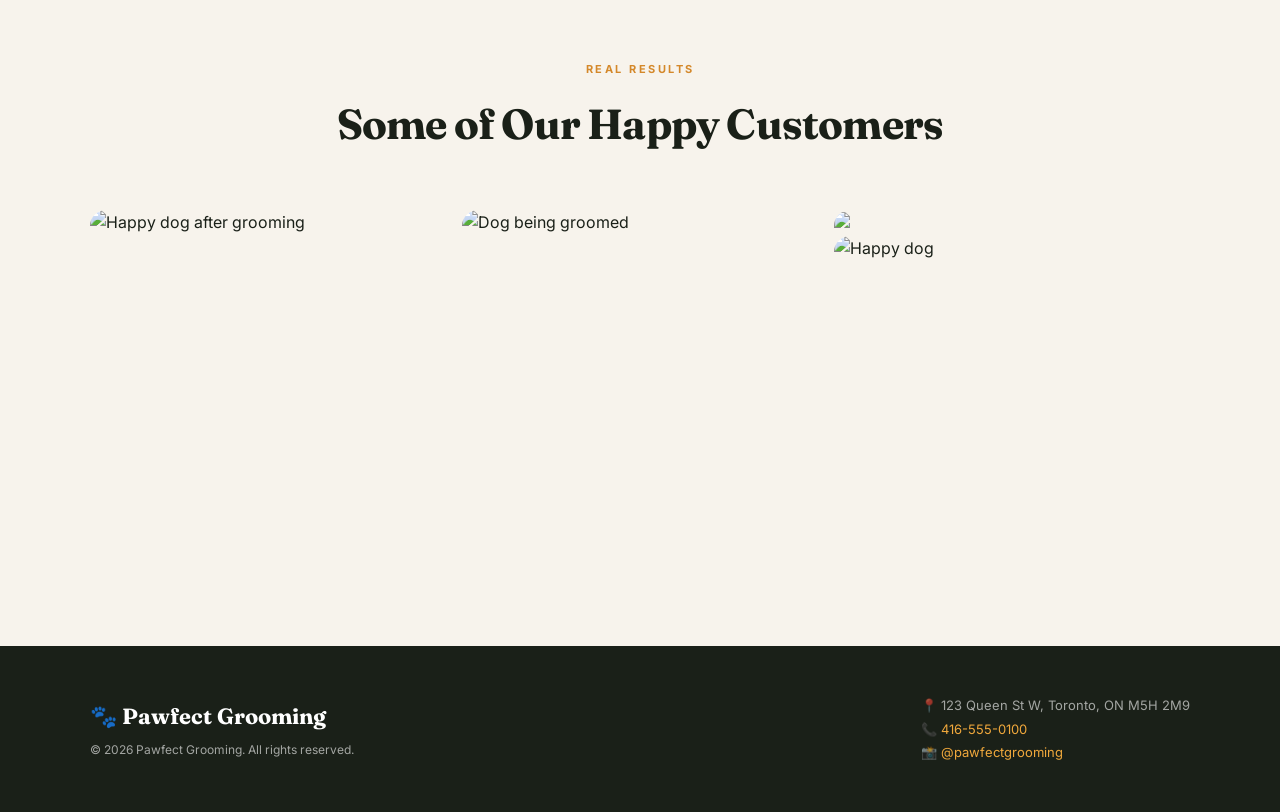
==== commit d3b6050b: "add photo carousel after hero" ====
--- a/index.html
+++ b/index.html
@@ -512,7 +512,7 @@
     }
   </style>
 </head>
-<link rel="icon" href="https://images.unsplash.com/photo-1587300003388-59208cc962cb?w=32" type="image/jpeg" />
+<link rel="icon" href="data:image/svg+xml,<svg xmlns=%22http://www.w3.org/2000/svg%22 viewBox=%220 0 100 100%22><text y=%22.9em%22 font-size=%2290%22>🐾</text></svg>" />
 <body>
 
   <!-- NAV -->
@@ -550,6 +550,58 @@
       </div>
     </div>
   </section>
+  <!-- HAPPY CUSTOMERS CAROUSEL -->
+<section style="padding: 60px 0; background: var(--cream-dark); overflow: hidden;">
+  <div style="max-width: 1100px; margin: 0 auto; padding: 0 5%;">
+    <div class="section-header" style="margin-bottom: 36px;">
+      <div class="section-eyebrow">Real Results</div>
+      <h2>Some of Our Happy Customers</h2>
+    </div>
+  </div>
+
+  <div style="position: relative;">
+    <div id="carousel-track" style="
+      display: flex;
+      gap: 16px;
+      padding: 0 5%;
+      overflow-x: auto;
+      scroll-snap-type: x mandatory;
+      scroll-behavior: smooth;
+      -webkit-overflow-scrolling: touch;
+      scrollbar-width: none;
+    ">
+      <div style="flex: 0 0 320px; height: 320px; border-radius: 20px; overflow: hidden; scroll-snap-align: start;">
+        <img src="https://images.unsplash.com/photo-1587300003388-59208cc962cb?w=600" alt="Pomeranian after grooming" style="width:100%; height:100%; object-fit:cover;" />
+      </div>
+      <div style="flex: 0 0 320px; height: 320px; border-radius: 20px; overflow: hidden; scroll-snap-align: start;">
+        <img src="https://images.unsplash.com/photo-1516734212186-a967f81ad0d7?w=600" alt="Dog being groomed" style="width:100%; height:100%; object-fit:cover;" />
+      </div>
+      <div style="flex: 0 0 320px; height: 320px; border-radius: 20px; overflow: hidden; scroll-snap-align: start;">
+        <img src="https://images.unsplash.com/photo-1520038410233-7141be7e6f97?w=600" alt="Schnauzer" style="width:100%; height:100%; object-fit:cover;" />
+      </div>
+      <div style="flex: 0 0 320px; height: 320px; border-radius: 20px; overflow: hidden; scroll-snap-align: start;">
+        <img src="https://images.unsplash.com/photo-1558929996-da64ba858215?w=600" alt="Happy dogs" style="width:100%; height:100%; object-fit:cover;" />
+      </div>
+      <div style="flex: 0 0 320px; height: 320px; border-radius: 20px; overflow: hidden; scroll-snap-align: start;">
+        <img src="https://images.unsplash.com/photo-1601979031925-424e53b6caaa?w=600" alt="Dog in hoodie" style="width:100%; height:100%; object-fit:cover;" />
+      </div>
+    </div>
+
+    <!-- Arrows -->
+    <button onclick="document.getElementById('carousel-track').scrollBy({left: -340, behavior: 'smooth'})" style="
+      position: absolute; left: 16px; top: 50%; transform: translateY(-50%);
+      width: 44px; height: 44px; border-radius: 50%; border: none;
+      background: white; box-shadow: 0 4px 16px rgba(0,0,0,0.15);
+      font-size: 18px; cursor: pointer; display: flex; align-items: center; justify-content: center;
+    ">‹</button>
+    <button onclick="document.getElementById('carousel-track').scrollBy({left: 340, behavior: 'smooth'})" style="
+      position: absolute; right: 16px; top: 50%; transform: translateY(-50%);
+      width: 44px; height: 44px; border-radius: 50%; border: none;
+      background: white; box-shadow: 0 4px 16px rgba(0,0,0,0.15);
+      font-size: 18px; cursor: pointer; display: flex; align-items: center; justify-content: center;
+    ">›</button>
+  </div>
+</section>
 
   <!-- SERVICES -->
   <section id="services">
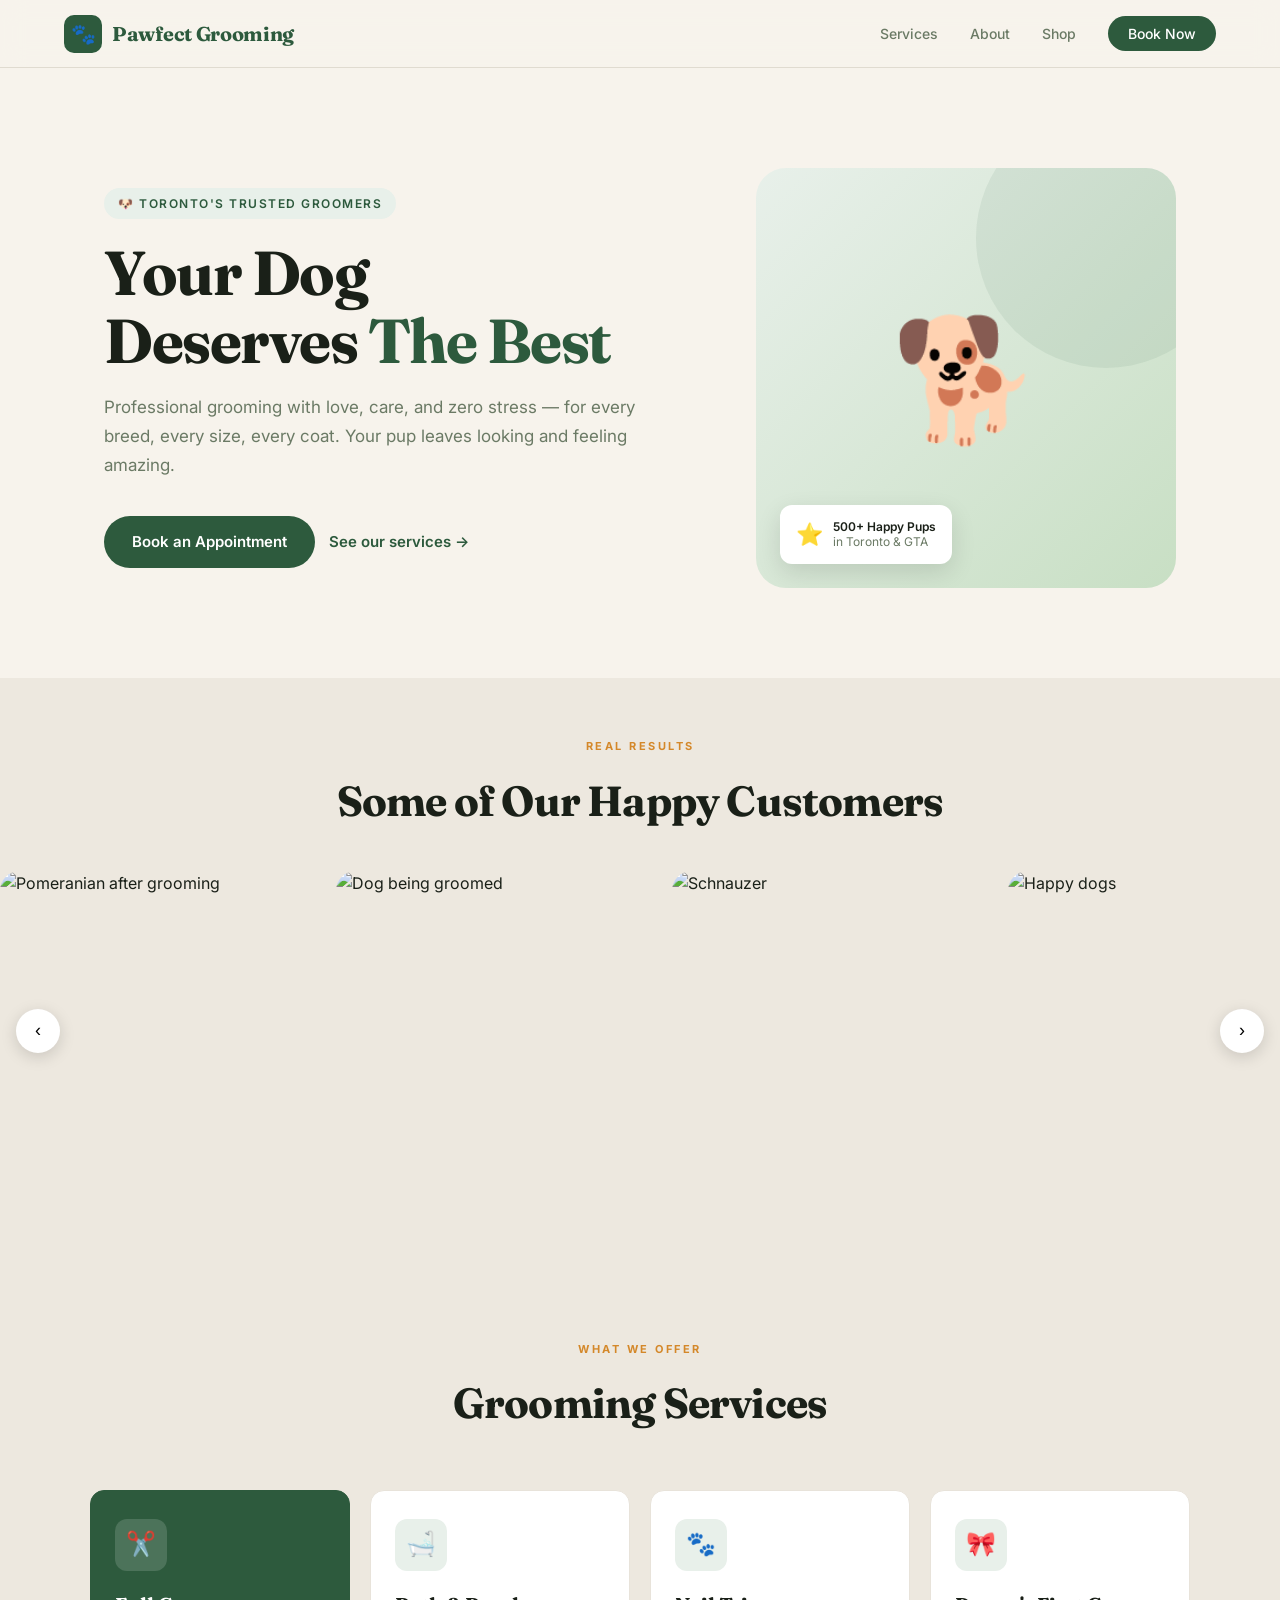
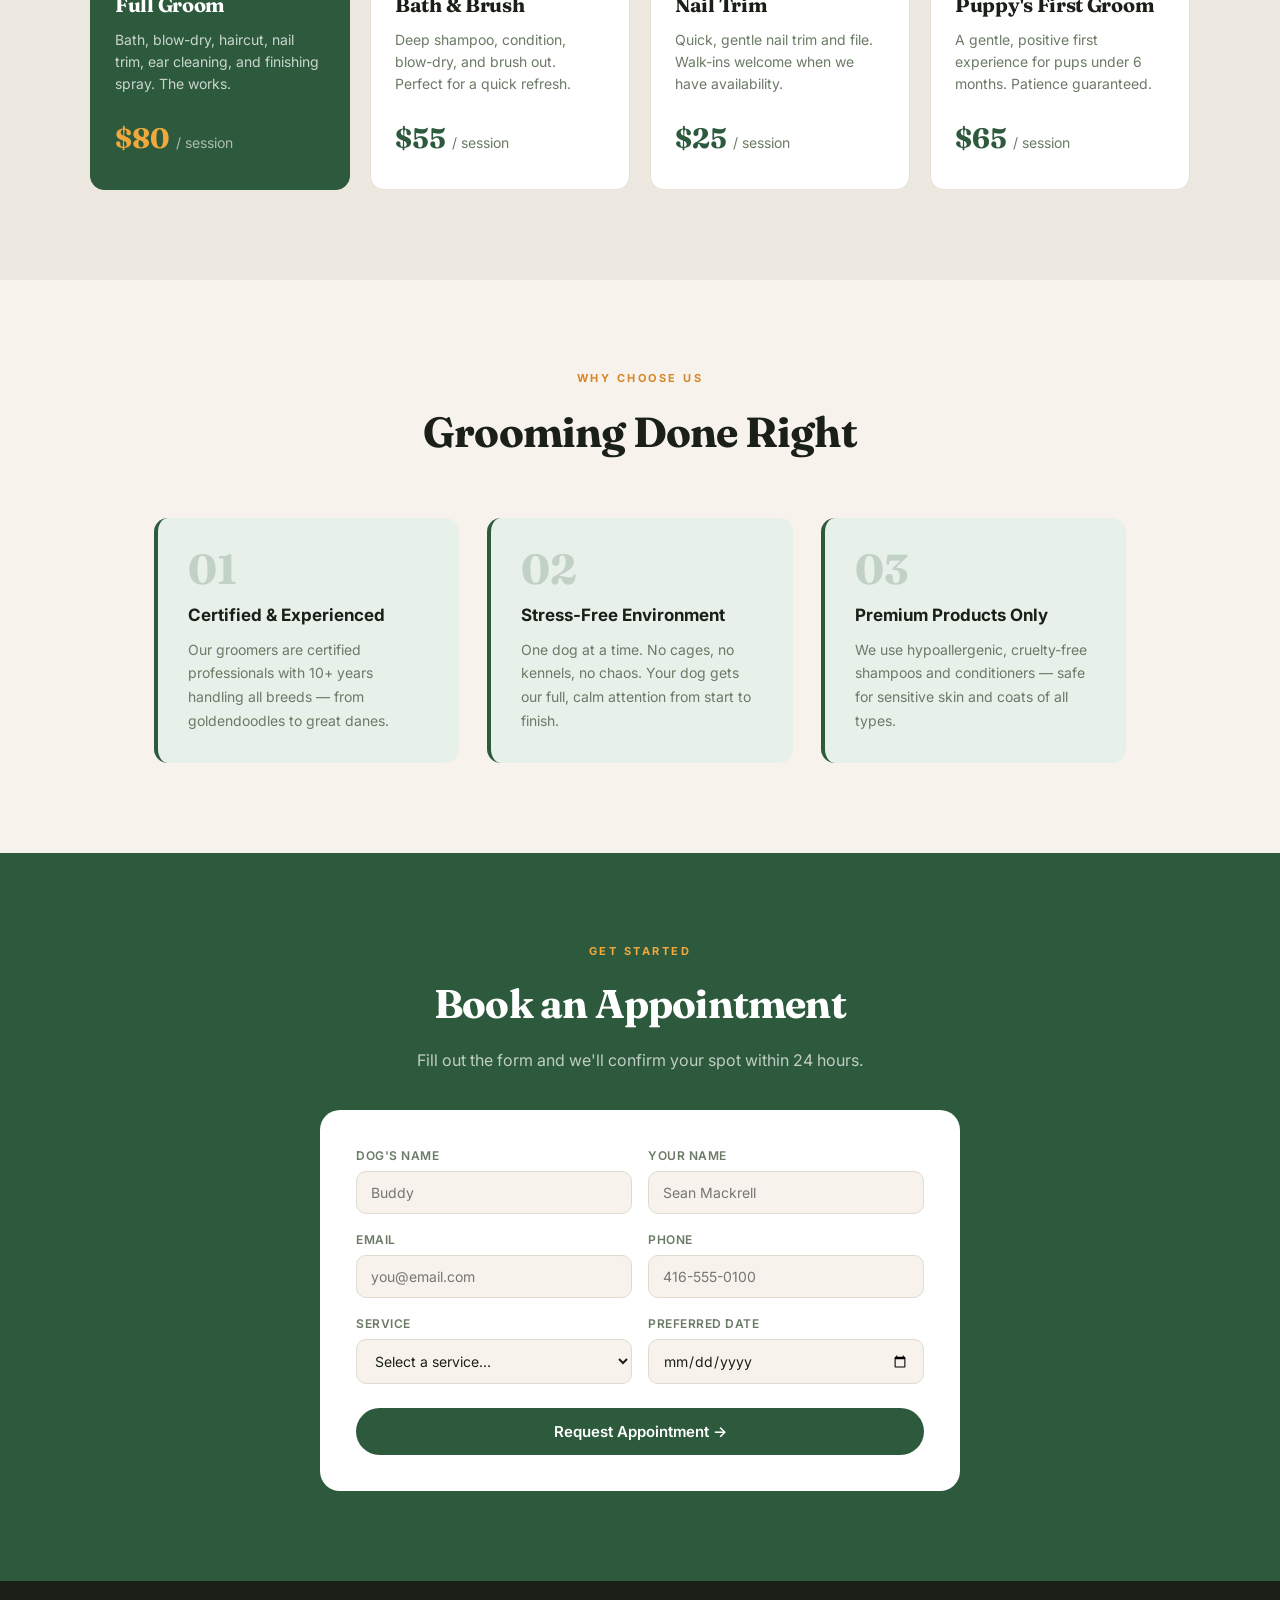
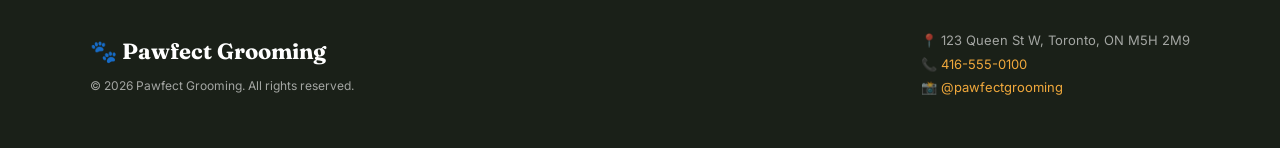
==== commit abda322d: "clean up index: fix nav, carousel, favicon" ====
--- a/index.html
+++ b/index.html
@@ -4,6 +4,7 @@
   <meta charset="UTF-8" />
   <meta name="viewport" content="width=device-width, initial-scale=1.0" />
   <title>Pawfect Grooming — Toronto's Best Dog Groomers</title>
+  <link rel="icon" href="data:image/svg+xml,<svg xmlns=%22http://www.w3.org/2000/svg%22 viewBox=%220 0 100 100%22><text y=%22.9em%22 font-size=%2290%22>🐾</text></svg>" />
   <link href="https://fonts.googleapis.com/css2?family=Fraunces:wght@600;700&family=Inter:wght@400;500;600&display=swap" rel="stylesheet" />
   <style>
     *, *::before, *::after { box-sizing: border-box; margin: 0; padding: 0; }
@@ -226,6 +227,9 @@
 
     .badge-text { font-size: 12px; font-weight: 600; color: var(--text); line-height: 1.3; }
     .badge-text span { color: var(--muted); font-weight: 400; }
+
+    /* ── CAROUSEL ── */
+    #carousel-track::-webkit-scrollbar { display: none; }
 
     /* ── SERVICES ── */
     #services {
@@ -512,7 +516,6 @@
     }
   </style>
 </head>
-<link rel="icon" href="data:image/svg+xml,<svg xmlns=%22http://www.w3.org/2000/svg%22 viewBox=%220 0 100 100%22><text y=%22.9em%22 font-size=%2290%22>🐾</text></svg>" />
 <body>
 
   <!-- NAV -->
@@ -525,6 +528,7 @@
     <ul class="nav-links">
       <li><a href="#services">Services</a></li>
       <li><a href="#about">About</a></li>
+      <li><a href="shop.html">Shop</a></li>
       <li><a href="#book" class="btn-nav">Book Now</a></li>
     </ul>
   </nav>
@@ -550,58 +554,39 @@
       </div>
     </div>
   </section>
+
   <!-- HAPPY CUSTOMERS CAROUSEL -->
-<section style="padding: 60px 0; background: var(--cream-dark); overflow: hidden;">
-  <div style="max-width: 1100px; margin: 0 auto; padding: 0 5%;">
-    <div class="section-header" style="margin-bottom: 36px;">
-      <div class="section-eyebrow">Real Results</div>
-      <h2>Some of Our Happy Customers</h2>
+  <section style="padding: 60px 0; background: var(--cream-dark); overflow: hidden;">
+    <div style="max-width: 1100px; margin: 0 auto; padding: 0 5%;">
+      <div class="section-header" style="margin-bottom: 36px;">
+        <div class="section-eyebrow">Real Results</div>
+        <h2>Some of Our Happy Customers</h2>
+      </div>
     </div>
-  </div>
-
-  <div style="position: relative;">
-    <div id="carousel-track" style="
-      display: flex;
-      gap: 16px;
-      padding: 0 5%;
-      overflow-x: auto;
-      scroll-snap-type: x mandatory;
-      scroll-behavior: smooth;
-      -webkit-overflow-scrolling: touch;
-      scrollbar-width: none;
-    ">
-      <div style="flex: 0 0 320px; height: 320px; border-radius: 20px; overflow: hidden; scroll-snap-align: start;">
-        <img src="https://images.unsplash.com/photo-1587300003388-59208cc962cb?w=600" alt="Pomeranian after grooming" style="width:100%; height:100%; object-fit:cover;" />
-      </div>
-      <div style="flex: 0 0 320px; height: 320px; border-radius: 20px; overflow: hidden; scroll-snap-align: start;">
-        <img src="https://images.unsplash.com/photo-1516734212186-a967f81ad0d7?w=600" alt="Dog being groomed" style="width:100%; height:100%; object-fit:cover;" />
-      </div>
-      <div style="flex: 0 0 320px; height: 320px; border-radius: 20px; overflow: hidden; scroll-snap-align: start;">
-        <img src="https://images.unsplash.com/photo-1520038410233-7141be7e6f97?w=600" alt="Schnauzer" style="width:100%; height:100%; object-fit:cover;" />
-      </div>
-      <div style="flex: 0 0 320px; height: 320px; border-radius: 20px; overflow: hidden; scroll-snap-align: start;">
-        <img src="https://images.unsplash.com/photo-1558929996-da64ba858215?w=600" alt="Happy dogs" style="width:100%; height:100%; object-fit:cover;" />
-      </div>
-      <div style="flex: 0 0 320px; height: 320px; border-radius: 20px; overflow: hidden; scroll-snap-align: start;">
-        <img src="https://images.unsplash.com/photo-1601979031925-424e53b6caaa?w=600" alt="Dog in hoodie" style="width:100%; height:100%; object-fit:cover;" />
-      </div>
+
+    <div style="position: relative;">
+      <div id="carousel-track" style="display: flex; gap: 16px; padding: 0 5%; overflow-x: auto; scroll-snap-type: x mandatory; scroll-behavior: smooth; -webkit-overflow-scrolling: touch; scrollbar-width: none;">
+        <div style="flex: 0 0 320px; height: 320px; border-radius: 20px; overflow: hidden; scroll-snap-align: start;">
+          <img src="https://images.unsplash.com/photo-1587300003388-59208cc962cb?w=600" alt="Pomeranian after grooming" style="width:100%; height:100%; object-fit:cover;" />
+        </div>
+        <div style="flex: 0 0 320px; height: 320px; border-radius: 20px; overflow: hidden; scroll-snap-align: start;">
+          <img src="https://images.unsplash.com/photo-1516734212186-a967f81ad0d7?w=600" alt="Dog being groomed" style="width:100%; height:100%; object-fit:cover;" />
+        </div>
+        <div style="flex: 0 0 320px; height: 320px; border-radius: 20px; overflow: hidden; scroll-snap-align: start;">
+          <img src="https://images.unsplash.com/photo-1520038410233-7141be7e6f97?w=600" alt="Schnauzer" style="width:100%; height:100%; object-fit:cover;" />
+        </div>
+        <div style="flex: 0 0 320px; height: 320px; border-radius: 20px; overflow: hidden; scroll-snap-align: start;">
+          <img src="https://images.unsplash.com/photo-1558929996-da64ba858215?w=600" alt="Happy dogs" style="width:100%; height:100%; object-fit:cover;" />
+        </div>
+        <div style="flex: 0 0 320px; height: 320px; border-radius: 20px; overflow: hidden; scroll-snap-align: start;">
+          <img src="https://images.unsplash.com/photo-1601979031925-424e53b6caaa?w=600" alt="Dog in hoodie" style="width:100%; height:100%; object-fit:cover;" />
+        </div>
+      </div>
+
+      <button onclick="document.getElementById('carousel-track').scrollBy({left: -340, behavior: 'smooth'})" style="position: absolute; left: 16px; top: 50%; transform: translateY(-50%); width: 44px; height: 44px; border-radius: 50%; border: none; background: white; box-shadow: 0 4px 16px rgba(0,0,0,0.15); font-size: 18px; cursor: pointer; display: flex; align-items: center; justify-content: center;">‹</button>
+      <button onclick="document.getElementById('carousel-track').scrollBy({left: 340, behavior: 'smooth'})" style="position: absolute; right: 16px; top: 50%; transform: translateY(-50%); width: 44px; height: 44px; border-radius: 50%; border: none; background: white; box-shadow: 0 4px 16px rgba(0,0,0,0.15); font-size: 18px; cursor: pointer; display: flex; align-items: center; justify-content: center;">›</button>
     </div>
-
-    <!-- Arrows -->
-    <button onclick="document.getElementById('carousel-track').scrollBy({left: -340, behavior: 'smooth'})" style="
-      position: absolute; left: 16px; top: 50%; transform: translateY(-50%);
-      width: 44px; height: 44px; border-radius: 50%; border: none;
-      background: white; box-shadow: 0 4px 16px rgba(0,0,0,0.15);
-      font-size: 18px; cursor: pointer; display: flex; align-items: center; justify-content: center;
-    ">‹</button>
-    <button onclick="document.getElementById('carousel-track').scrollBy({left: 340, behavior: 'smooth'})" style="
-      position: absolute; right: 16px; top: 50%; transform: translateY(-50%);
-      width: 44px; height: 44px; border-radius: 50%; border: none;
-      background: white; box-shadow: 0 4px 16px rgba(0,0,0,0.15);
-      font-size: 18px; cursor: pointer; display: flex; align-items: center; justify-content: center;
-    ">›</button>
-  </div>
-</section>
+  </section>
 
   <!-- SERVICES -->
   <section id="services">
@@ -690,7 +675,7 @@
             </div>
             <div class="form-group">
               <label>Phone</label>
-            <input type="tel" name="phone" placeholder="416-555-0100" required />
+              <input type="tel" name="phone" placeholder="416-555-0100" required />
             </div>
           </div>
           <div class="form-row">
@@ -720,32 +705,6 @@
       </div>
     </div>
   </section>
-<!-- HAPPY CUSTOMERS -->
-<section style="padding: 80px 5%; background: var(--cream);">
-  <div style="max-width: 1100px; margin: 0 auto;">
-    <div class="section-header">
-      <div class="section-eyebrow">Real Results</div>
-      <h2>Some of Our Happy Customers</h2>
-    </div>
-    <div style="display: grid; grid-template-columns: repeat(auto-fit, minmax(200px, 1fr)); gap: 16px; margin-top: 40px;">
-      <div style="border-radius: 16px; overflow: hidden; aspect-ratio: 1;">
-        <img src="https://images.unsplash.com/photo-1587300003388-59208cc962cb?w=600" alt="Happy dog after grooming" style="width:100%; height:100%; object-fit:cover;" />
-      </div>
-      <div style="border-radius: 16px; overflow: hidden; aspect-ratio: 1;">
-        <img src="https://images.unsplash.com/photo-1629740067901-c0a370c4c6a7?w=600" alt="Dog being groomed" style="width:100%; height:100%; object-fit:cover;" />
-      </div>
-      <div style="border-radius: 16px; overflow: hidden; aspect-ratio: 1;">
-        <img src="https://images.unsplash.com/photo-1520038410233-7141be7e6f97?w=600"
-      </div>
-      <div style="border-radius: 16px; overflow: hidden; aspect-ratio: 1;">
-        <img src="https://images.unsplash.com/photo-1558929996-da64ba858215?w=600" alt="Happy dog" style="width:100%; height:100%; object-fit:cover;" />
-      </div>
-      <div style="border-radius: 16px; overflow: hidden; aspect-ratio: 1;">
-        <img src="https://images.unsplash.com/photo-1601979031925-424e53b6caaa?w=600" alt="Dog in hoodie" style="width:100%; height:100%; object-fit:cover;" />
-      </div>
-    </div>
-  </div>
-</section>
 
   <!-- FOOTER -->
   <footer>
@@ -763,37 +722,37 @@
   </footer>
 
   <script>
-  const SCRIPT_URL = "https://script.google.com/macros/s/AKfycbwCmMFG3sA_S1APg3eY8OHpU6ytA9o5e4-AiM0zTxSJaGu4jb56soYIQGJh9zoLHo-3/exec";
-
-  document.getElementById('booking-form').addEventListener('submit', function(e) {
-    e.preventDefault();
-
-    const data = {
-      dogName: this.dogName.value,
-      ownerName: this.ownerName.value,
-      email: this.email.value,
-      phone: this.phone.value,
-      service: this.service.value,
-      date: this.date.value
-    };
-
-    fetch(SCRIPT_URL, {
-      method: "POST",
-      mode: "no-cors",
-      headers: { "Content-Type": "application/json" },
-      body: JSON.stringify(data)
+    const SCRIPT_URL = "https://script.google.com/macros/s/AKfycbwCmMFG3sA_S1APg3eY8OHpU6ytA9o5e4-AiM0zTxSJaGu4jb56soYIQGJh9zoLHo-3/exec";
+
+    document.getElementById('booking-form').addEventListener('submit', function(e) {
+      e.preventDefault();
+
+      const data = {
+        dogName: this.dogName.value,
+        ownerName: this.ownerName.value,
+        email: this.email.value,
+        phone: this.phone.value,
+        service: this.service.value,
+        date: this.date.value
+      };
+
+      fetch(SCRIPT_URL, {
+        method: "POST",
+        mode: "no-cors",
+        headers: { "Content-Type": "application/json" },
+        body: JSON.stringify(data)
+      });
+
+      const service = data.service.split('—')[0].trim();
+      const date = new Date(data.date + "T00:00:00").toLocaleDateString('en-CA', { month: 'long', day: 'numeric', year: 'numeric' });
+
+      document.getElementById('ty-message').textContent =
+        `Thanks ${data.ownerName}! We'll confirm ${data.dogName}'s ${service} appointment for ${date} within 24 hours.`;
+
+      this.style.display = 'none';
+      document.getElementById('thank-you').style.display = 'block';
     });
-
-    const service = data.service.split('—')[0].trim();
-    const date = new Date(data.date + "T00:00:00").toLocaleDateString('en-CA', { month: 'long', day: 'numeric', year: 'numeric' });
-
-    document.getElementById('ty-message').textContent =
-      `Thanks ${data.ownerName}! We'll confirm ${data.dogName}'s ${service} appointment for ${date} within 24 hours.`;
-
-    this.style.display = 'none';
-    document.getElementById('thank-you').style.display = 'block';
-  });
-</script>
+  </script>
 
 </body>
 </html>
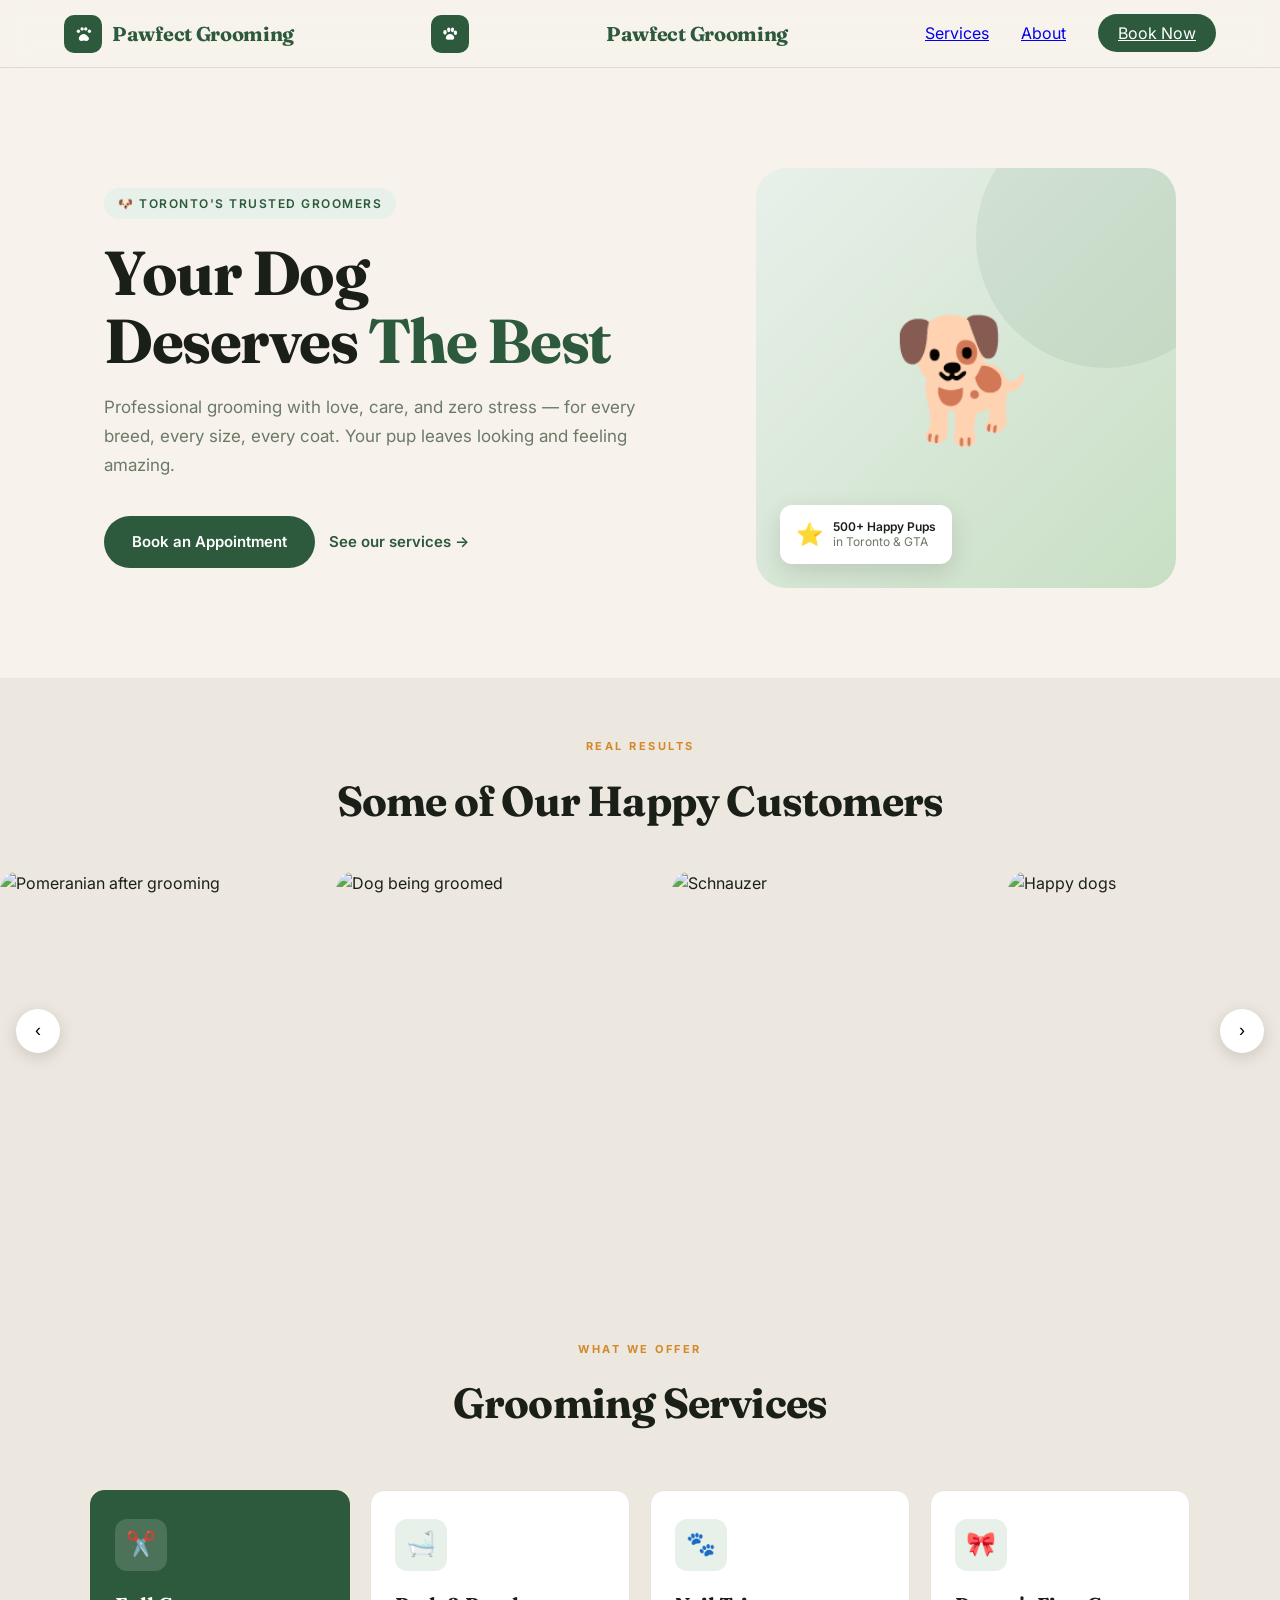
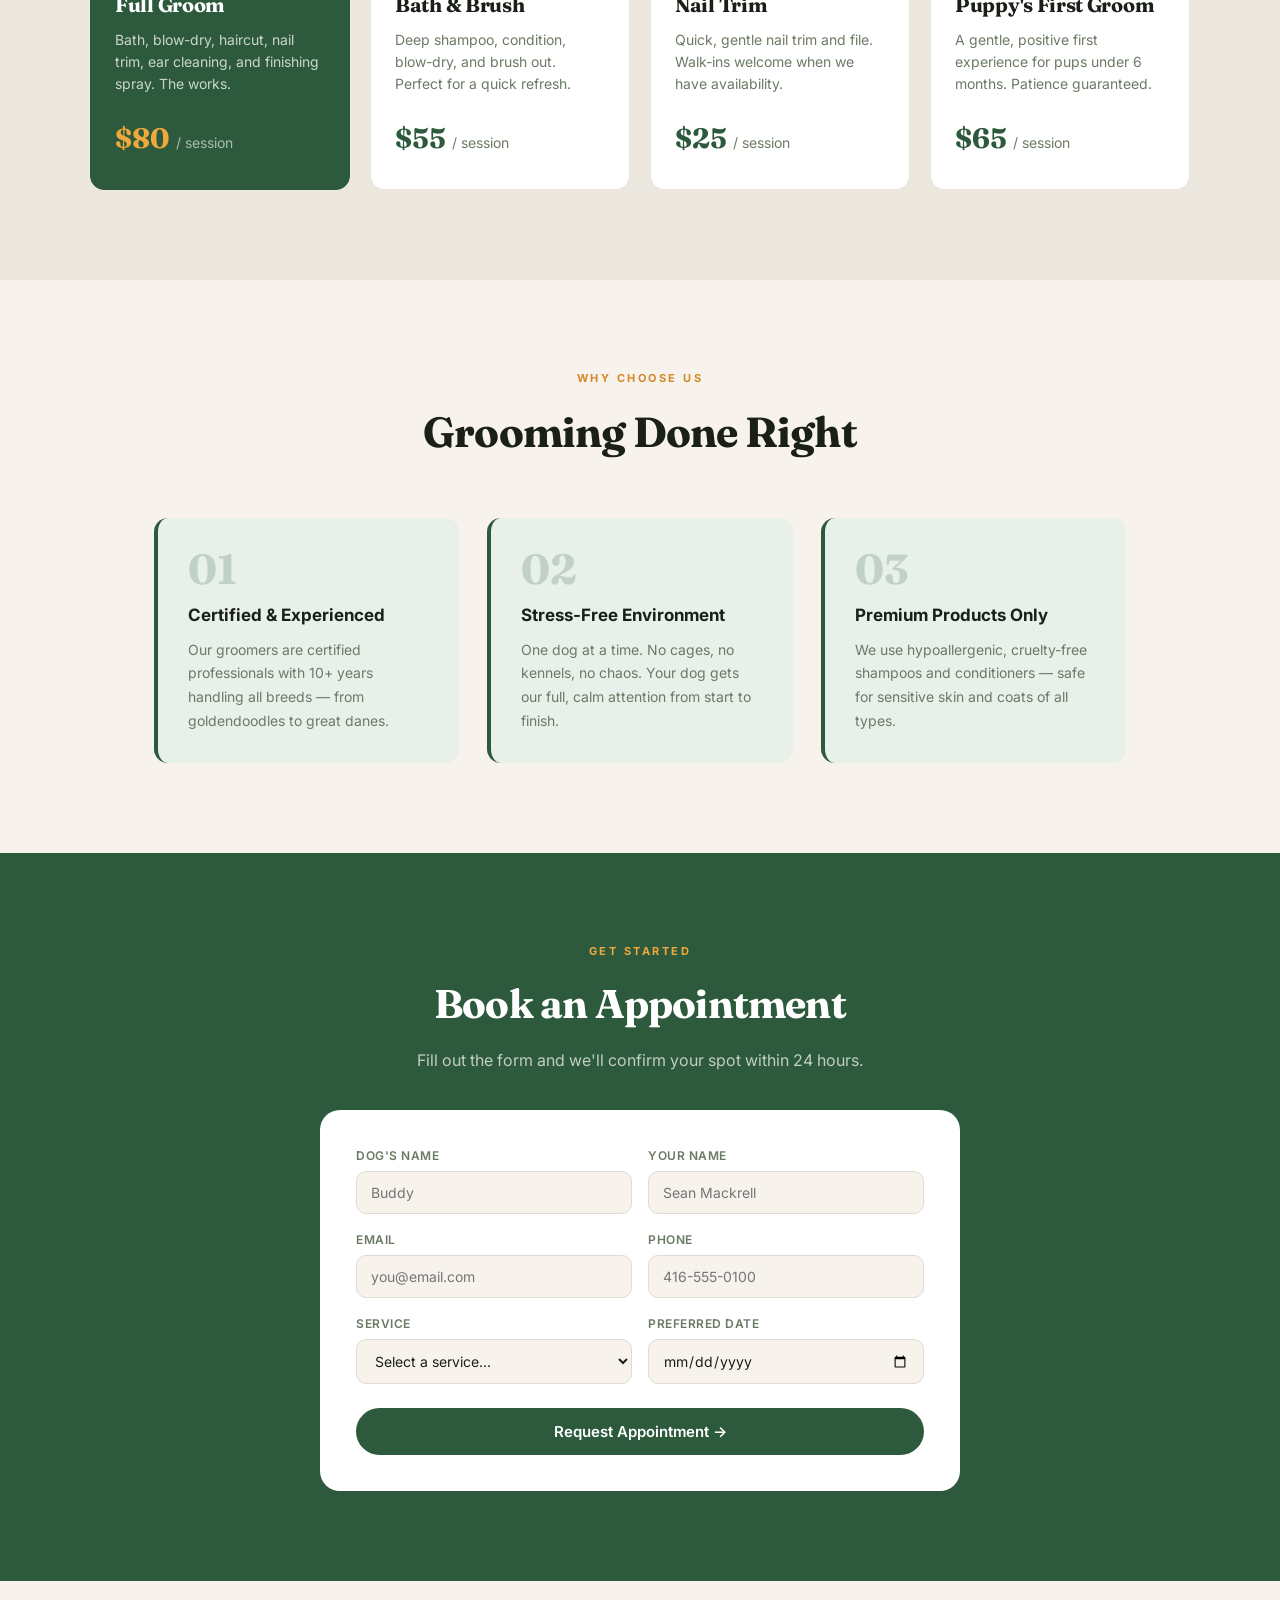
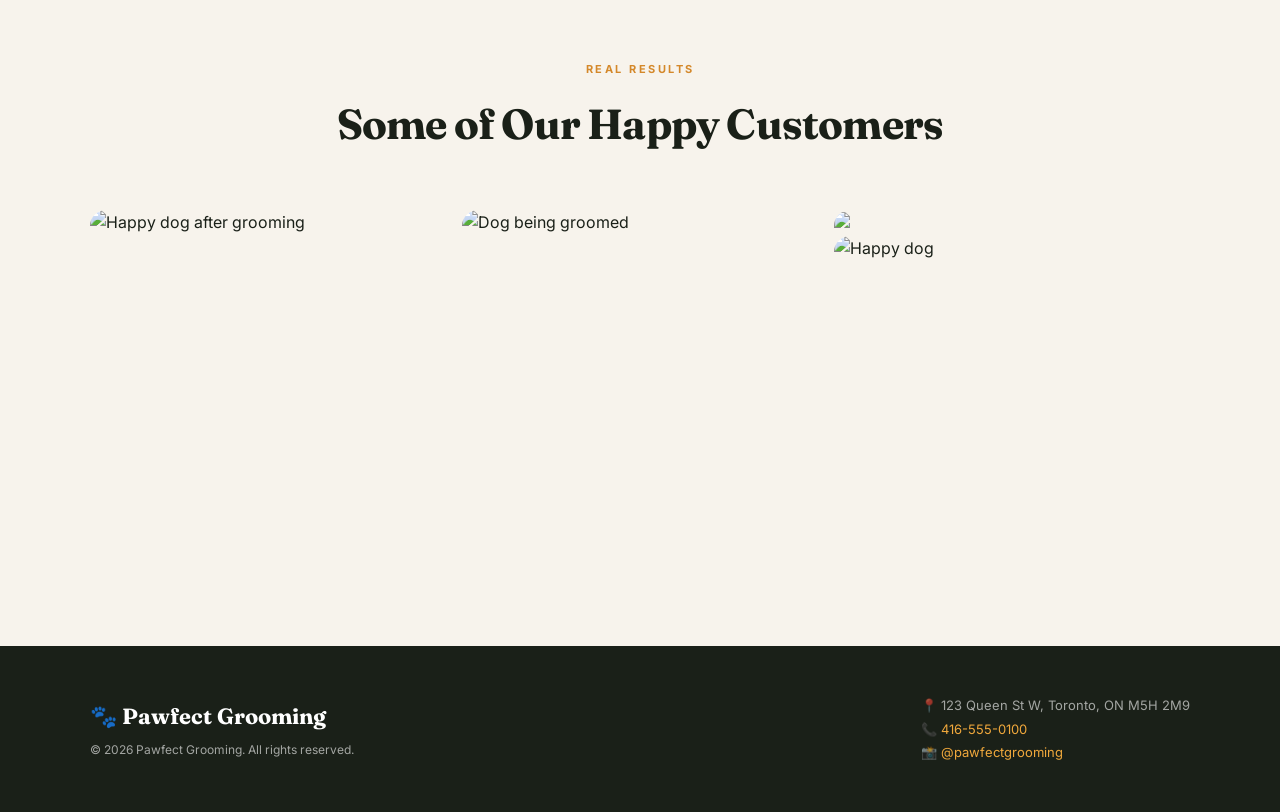
==== commit 8c6977c3: "fix logo paw and shop nav" ====
--- a/index.html
+++ b/index.html
@@ -4,7 +4,6 @@
   <meta charset="UTF-8" />
   <meta name="viewport" content="width=device-width, initial-scale=1.0" />
   <title>Pawfect Grooming — Toronto's Best Dog Groomers</title>
-  <link rel="icon" href="data:image/svg+xml,<svg xmlns=%22http://www.w3.org/2000/svg%22 viewBox=%220 0 100 100%22><text y=%22.9em%22 font-size=%2290%22>🐾</text></svg>" />
   <link href="https://fonts.googleapis.com/css2?family=Fraunces:wght@600;700&family=Inter:wght@400;500;600&display=swap" rel="stylesheet" />
   <style>
     *, *::before, *::after { box-sizing: border-box; margin: 0; padding: 0; }
@@ -79,6 +78,20 @@
       gap: 32px;
       list-style: none;
     }
+<ul class="nav-links">
+  <li><a href="#services">Services</a></li>
+  <li><a href="#about">About</a></li>
+  <li><a href="shop.html">Shop</a></li>
+  <li><a href="#book" class="btn-nav">Book Now</a></li>
+</ul>
+
+
+<ul class="nav-links">
+  <li><a href="#services">Services</a></li>
+  <li><a href="#about">About</a></li>
+  <li><a href="#book" class="btn-nav">Book Now</a></li>
+</ul>
+
 
     .nav-links a {
       text-decoration: none;
@@ -227,9 +240,6 @@
 
     .badge-text { font-size: 12px; font-weight: 600; color: var(--text); line-height: 1.3; }
     .badge-text span { color: var(--muted); font-weight: 400; }
-
-    /* ── CAROUSEL ── */
-    #carousel-track::-webkit-scrollbar { display: none; }
 
     /* ── SERVICES ── */
     #services {
@@ -516,19 +526,38 @@
     }
   </style>
 </head>
+<link rel="icon" href="data:image/svg+xml,<svg xmlns=%22http://www.w3.org/2000/svg%22 viewBox=%220 0 100 100%22><text y=%22.9em%22 font-size=%2290%22>🐾</text></svg>" />
 <body>
 
   <!-- NAV -->
   <nav>
     <a class="logo" href="#">
-      <div class="logo-paw">🐾</div>
+  <div class="logo-paw">
+    <svg width="22" height="22" viewBox="0 0 24 24" fill="#ffffff" xmlns="http://www.w3.org/2000/svg">
+      <circle cx="7" cy="9" r="1.8"/>
+      <circle cx="11" cy="6.5" r="1.8"/>
+      <circle cx="15" cy="6.5" r="1.8"/>
+      <circle cx="19" cy="9" r="1.8"/>
+      <path d="M13 12c-2.8 0-5 2.2-5.5 4.3-.4 1.7 1 3.2 2.7 3.2 1 0 1.9-.5 2.8-.5s1.8.5 2.8.5c1.7 0 3.1-1.5 2.7-3.2C17 14.2 14.8 12 13 12z"/>
+    </svg>
+  </div>
+  <span class="logo-text">Pawfect Grooming</span>
+</a>
+      <div class="logo-paw">
+  <svg width="20" height="20" viewBox="0 0 24 24" fill="white" xmlns="http://www.w3.org/2000/svg">
+    <ellipse cx="6" cy="10" rx="2" ry="2.8"/>
+    <ellipse cx="10.5" cy="7" rx="2" ry="2.8"/>
+    <ellipse cx="15" cy="7" rx="2" ry="2.8"/>
+    <ellipse cx="18.5" cy="10.5" rx="2" ry="2.8"/>
+    <path d="M12 12c-2.5 0-4.5 2-5 4-.4 1.6.8 3 2.5 3 .9 0 1.7-.4 2.5-.4s1.6.4 2.5.4c1.7 0 2.9-1.4 2.5-3-.5-2-2.5-4-5-4z"/>
+  </svg>
+</div>
       <span class="logo-text">Pawfect Grooming</span>
     </a>
     <button class="nav-toggle" onclick="document.querySelector('.nav-links').classList.toggle('open')">☰</button>
     <ul class="nav-links">
       <li><a href="#services">Services</a></li>
       <li><a href="#about">About</a></li>
-      <li><a href="shop.html">Shop</a></li>
       <li><a href="#book" class="btn-nav">Book Now</a></li>
     </ul>
   </nav>
@@ -554,39 +583,58 @@
       </div>
     </div>
   </section>
-
   <!-- HAPPY CUSTOMERS CAROUSEL -->
-  <section style="padding: 60px 0; background: var(--cream-dark); overflow: hidden;">
-    <div style="max-width: 1100px; margin: 0 auto; padding: 0 5%;">
-      <div class="section-header" style="margin-bottom: 36px;">
-        <div class="section-eyebrow">Real Results</div>
-        <h2>Some of Our Happy Customers</h2>
-      </div>
-    </div>
-
-    <div style="position: relative;">
-      <div id="carousel-track" style="display: flex; gap: 16px; padding: 0 5%; overflow-x: auto; scroll-snap-type: x mandatory; scroll-behavior: smooth; -webkit-overflow-scrolling: touch; scrollbar-width: none;">
-        <div style="flex: 0 0 320px; height: 320px; border-radius: 20px; overflow: hidden; scroll-snap-align: start;">
-          <img src="https://images.unsplash.com/photo-1587300003388-59208cc962cb?w=600" alt="Pomeranian after grooming" style="width:100%; height:100%; object-fit:cover;" />
-        </div>
-        <div style="flex: 0 0 320px; height: 320px; border-radius: 20px; overflow: hidden; scroll-snap-align: start;">
-          <img src="https://images.unsplash.com/photo-1516734212186-a967f81ad0d7?w=600" alt="Dog being groomed" style="width:100%; height:100%; object-fit:cover;" />
-        </div>
-        <div style="flex: 0 0 320px; height: 320px; border-radius: 20px; overflow: hidden; scroll-snap-align: start;">
-          <img src="https://images.unsplash.com/photo-1520038410233-7141be7e6f97?w=600" alt="Schnauzer" style="width:100%; height:100%; object-fit:cover;" />
-        </div>
-        <div style="flex: 0 0 320px; height: 320px; border-radius: 20px; overflow: hidden; scroll-snap-align: start;">
-          <img src="https://images.unsplash.com/photo-1558929996-da64ba858215?w=600" alt="Happy dogs" style="width:100%; height:100%; object-fit:cover;" />
-        </div>
-        <div style="flex: 0 0 320px; height: 320px; border-radius: 20px; overflow: hidden; scroll-snap-align: start;">
-          <img src="https://images.unsplash.com/photo-1601979031925-424e53b6caaa?w=600" alt="Dog in hoodie" style="width:100%; height:100%; object-fit:cover;" />
-        </div>
-      </div>
-
-      <button onclick="document.getElementById('carousel-track').scrollBy({left: -340, behavior: 'smooth'})" style="position: absolute; left: 16px; top: 50%; transform: translateY(-50%); width: 44px; height: 44px; border-radius: 50%; border: none; background: white; box-shadow: 0 4px 16px rgba(0,0,0,0.15); font-size: 18px; cursor: pointer; display: flex; align-items: center; justify-content: center;">‹</button>
-      <button onclick="document.getElementById('carousel-track').scrollBy({left: 340, behavior: 'smooth'})" style="position: absolute; right: 16px; top: 50%; transform: translateY(-50%); width: 44px; height: 44px; border-radius: 50%; border: none; background: white; box-shadow: 0 4px 16px rgba(0,0,0,0.15); font-size: 18px; cursor: pointer; display: flex; align-items: center; justify-content: center;">›</button>
-    </div>
-  </section>
+<section style="padding: 60px 0; background: var(--cream-dark); overflow: hidden;">
+  <div style="max-width: 1100px; margin: 0 auto; padding: 0 5%;">
+    <div class="section-header" style="margin-bottom: 36px;">
+      <div class="section-eyebrow">Real Results</div>
+      <h2>Some of Our Happy Customers</h2>
+    </div>
+  </div>
+
+  <div style="position: relative;">
+    <div id="carousel-track" style="
+      display: flex;
+      gap: 16px;
+      padding: 0 5%;
+      overflow-x: auto;
+      scroll-snap-type: x mandatory;
+      scroll-behavior: smooth;
+      -webkit-overflow-scrolling: touch;
+      scrollbar-width: none;
+    ">
+      <div style="flex: 0 0 320px; height: 320px; border-radius: 20px; overflow: hidden; scroll-snap-align: start;">
+        <img src="https://images.unsplash.com/photo-1587300003388-59208cc962cb?w=600" alt="Pomeranian after grooming" style="width:100%; height:100%; object-fit:cover;" />
+      </div>
+      <div style="flex: 0 0 320px; height: 320px; border-radius: 20px; overflow: hidden; scroll-snap-align: start;">
+        <img src="https://images.unsplash.com/photo-1516734212186-a967f81ad0d7?w=600" alt="Dog being groomed" style="width:100%; height:100%; object-fit:cover;" />
+      </div>
+      <div style="flex: 0 0 320px; height: 320px; border-radius: 20px; overflow: hidden; scroll-snap-align: start;">
+        <img src="https://images.unsplash.com/photo-1520038410233-7141be7e6f97?w=600" alt="Schnauzer" style="width:100%; height:100%; object-fit:cover;" />
+      </div>
+      <div style="flex: 0 0 320px; height: 320px; border-radius: 20px; overflow: hidden; scroll-snap-align: start;">
+        <img src="https://images.unsplash.com/photo-1558929996-da64ba858215?w=600" alt="Happy dogs" style="width:100%; height:100%; object-fit:cover;" />
+      </div>
+      <div style="flex: 0 0 320px; height: 320px; border-radius: 20px; overflow: hidden; scroll-snap-align: start;">
+        <img src="https://images.unsplash.com/photo-1601979031925-424e53b6caaa?w=600" alt="Dog in hoodie" style="width:100%; height:100%; object-fit:cover;" />
+      </div>
+    </div>
+
+    <!-- Arrows -->
+    <button onclick="document.getElementById('carousel-track').scrollBy({left: -340, behavior: 'smooth'})" style="
+      position: absolute; left: 16px; top: 50%; transform: translateY(-50%);
+      width: 44px; height: 44px; border-radius: 50%; border: none;
+      background: white; box-shadow: 0 4px 16px rgba(0,0,0,0.15);
+      font-size: 18px; cursor: pointer; display: flex; align-items: center; justify-content: center;
+    ">‹</button>
+    <button onclick="document.getElementById('carousel-track').scrollBy({left: 340, behavior: 'smooth'})" style="
+      position: absolute; right: 16px; top: 50%; transform: translateY(-50%);
+      width: 44px; height: 44px; border-radius: 50%; border: none;
+      background: white; box-shadow: 0 4px 16px rgba(0,0,0,0.15);
+      font-size: 18px; cursor: pointer; display: flex; align-items: center; justify-content: center;
+    ">›</button>
+  </div>
+</section>
 
   <!-- SERVICES -->
   <section id="services">
@@ -675,7 +723,7 @@
             </div>
             <div class="form-group">
               <label>Phone</label>
-              <input type="tel" name="phone" placeholder="416-555-0100" required />
+            <input type="tel" name="phone" placeholder="416-555-0100" required />
             </div>
           </div>
           <div class="form-row">
@@ -705,6 +753,32 @@
       </div>
     </div>
   </section>
+<!-- HAPPY CUSTOMERS -->
+<section style="padding: 80px 5%; background: var(--cream);">
+  <div style="max-width: 1100px; margin: 0 auto;">
+    <div class="section-header">
+      <div class="section-eyebrow">Real Results</div>
+      <h2>Some of Our Happy Customers</h2>
+    </div>
+    <div style="display: grid; grid-template-columns: repeat(auto-fit, minmax(200px, 1fr)); gap: 16px; margin-top: 40px;">
+      <div style="border-radius: 16px; overflow: hidden; aspect-ratio: 1;">
+        <img src="https://images.unsplash.com/photo-1587300003388-59208cc962cb?w=600" alt="Happy dog after grooming" style="width:100%; height:100%; object-fit:cover;" />
+      </div>
+      <div style="border-radius: 16px; overflow: hidden; aspect-ratio: 1;">
+        <img src="https://images.unsplash.com/photo-1629740067901-c0a370c4c6a7?w=600" alt="Dog being groomed" style="width:100%; height:100%; object-fit:cover;" />
+      </div>
+      <div style="border-radius: 16px; overflow: hidden; aspect-ratio: 1;">
+        <img src="https://images.unsplash.com/photo-1520038410233-7141be7e6f97?w=600"
+      </div>
+      <div style="border-radius: 16px; overflow: hidden; aspect-ratio: 1;">
+        <img src="https://images.unsplash.com/photo-1558929996-da64ba858215?w=600" alt="Happy dog" style="width:100%; height:100%; object-fit:cover;" />
+      </div>
+      <div style="border-radius: 16px; overflow: hidden; aspect-ratio: 1;">
+        <img src="https://images.unsplash.com/photo-1601979031925-424e53b6caaa?w=600" alt="Dog in hoodie" style="width:100%; height:100%; object-fit:cover;" />
+      </div>
+    </div>
+  </div>
+</section>
 
   <!-- FOOTER -->
   <footer>
@@ -722,37 +796,37 @@
   </footer>
 
   <script>
-    const SCRIPT_URL = "https://script.google.com/macros/s/AKfycbwCmMFG3sA_S1APg3eY8OHpU6ytA9o5e4-AiM0zTxSJaGu4jb56soYIQGJh9zoLHo-3/exec";
-
-    document.getElementById('booking-form').addEventListener('submit', function(e) {
-      e.preventDefault();
-
-      const data = {
-        dogName: this.dogName.value,
-        ownerName: this.ownerName.value,
-        email: this.email.value,
-        phone: this.phone.value,
-        service: this.service.value,
-        date: this.date.value
-      };
-
-      fetch(SCRIPT_URL, {
-        method: "POST",
-        mode: "no-cors",
-        headers: { "Content-Type": "application/json" },
-        body: JSON.stringify(data)
-      });
-
-      const service = data.service.split('—')[0].trim();
-      const date = new Date(data.date + "T00:00:00").toLocaleDateString('en-CA', { month: 'long', day: 'numeric', year: 'numeric' });
-
-      document.getElementById('ty-message').textContent =
-        `Thanks ${data.ownerName}! We'll confirm ${data.dogName}'s ${service} appointment for ${date} within 24 hours.`;
-
-      this.style.display = 'none';
-      document.getElementById('thank-you').style.display = 'block';
+  const SCRIPT_URL = "https://script.google.com/macros/s/AKfycbwCmMFG3sA_S1APg3eY8OHpU6ytA9o5e4-AiM0zTxSJaGu4jb56soYIQGJh9zoLHo-3/exec";
+
+  document.getElementById('booking-form').addEventListener('submit', function(e) {
+    e.preventDefault();
+
+    const data = {
+      dogName: this.dogName.value,
+      ownerName: this.ownerName.value,
+      email: this.email.value,
+      phone: this.phone.value,
+      service: this.service.value,
+      date: this.date.value
+    };
+
+    fetch(SCRIPT_URL, {
+      method: "POST",
+      mode: "no-cors",
+      headers: { "Content-Type": "application/json" },
+      body: JSON.stringify(data)
     });
-  </script>
+
+    const service = data.service.split('—')[0].trim();
+    const date = new Date(data.date + "T00:00:00").toLocaleDateString('en-CA', { month: 'long', day: 'numeric', year: 'numeric' });
+
+    document.getElementById('ty-message').textContent =
+      `Thanks ${data.ownerName}! We'll confirm ${data.dogName}'s ${service} appointment for ${date} within 24 hours.`;
+
+    this.style.display = 'none';
+    document.getElementById('thank-you').style.display = 'block';
+  });
+</script>
 
 </body>
 </html>
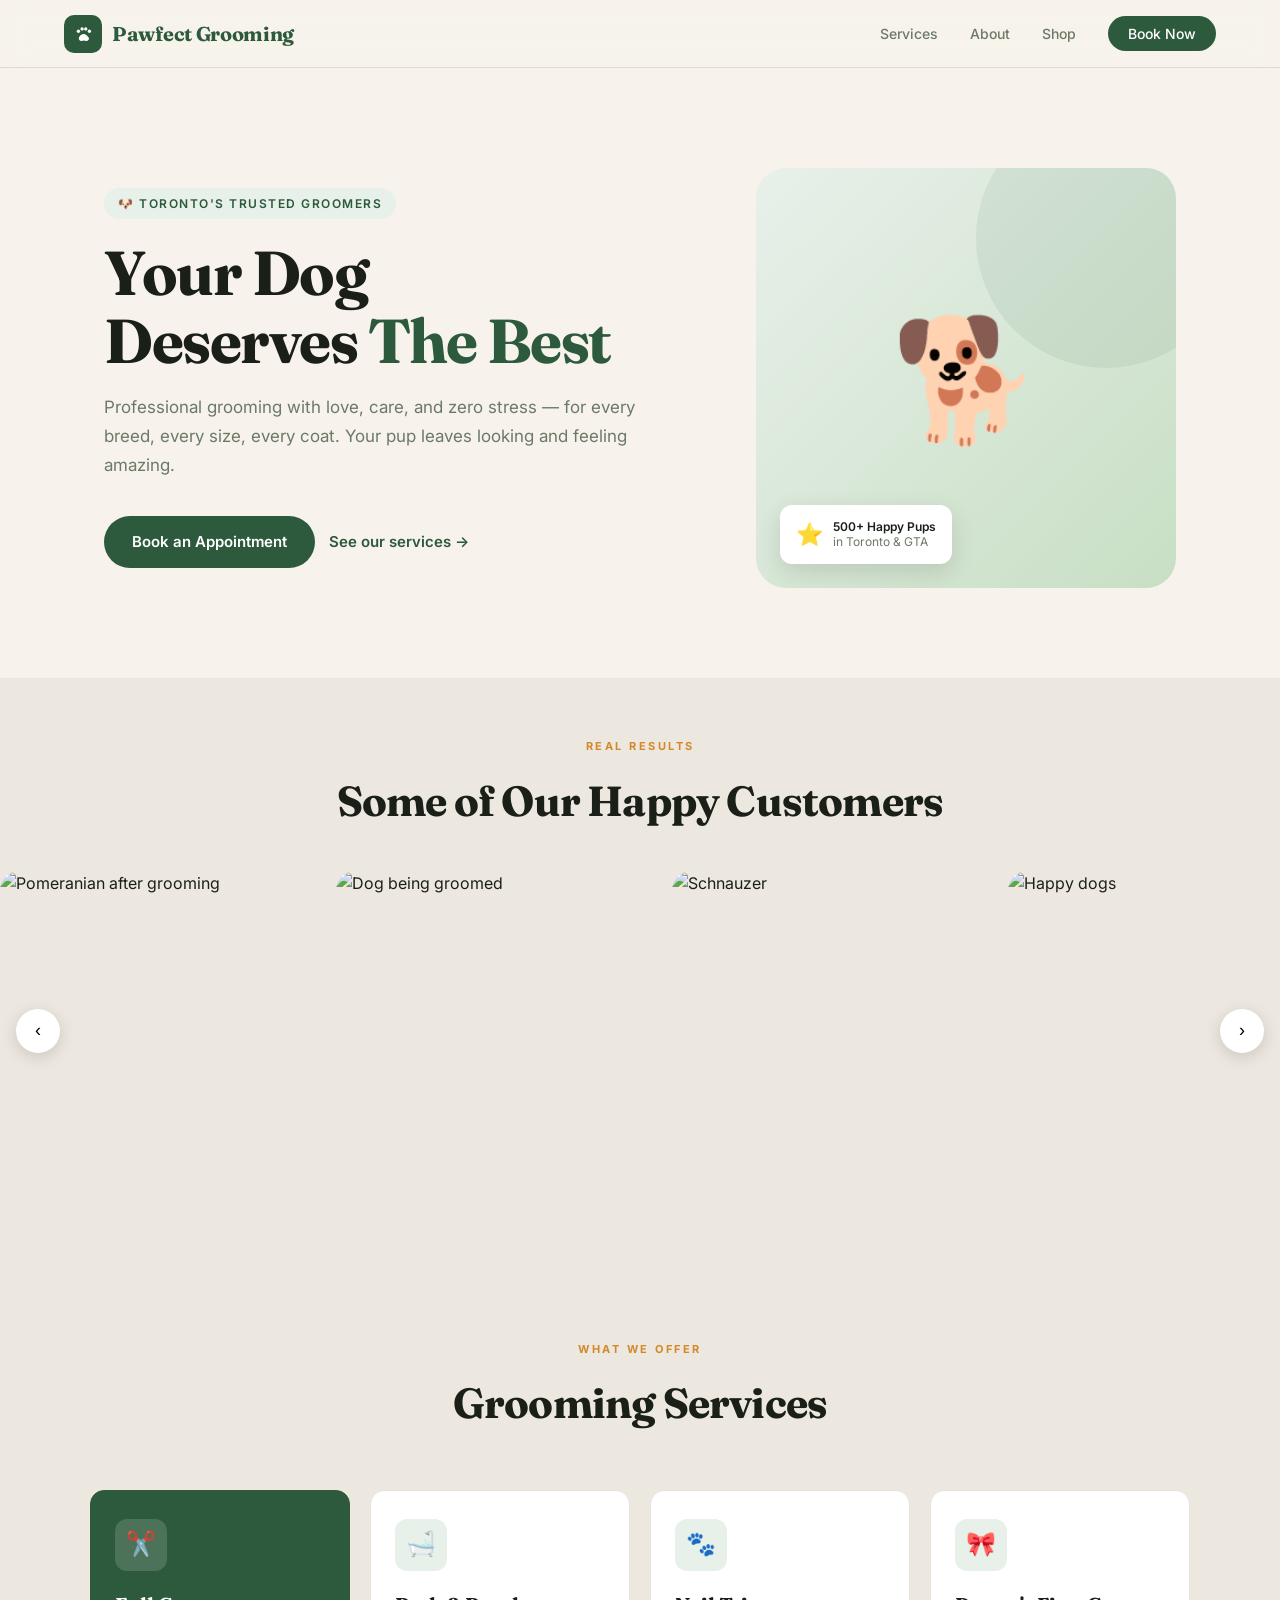
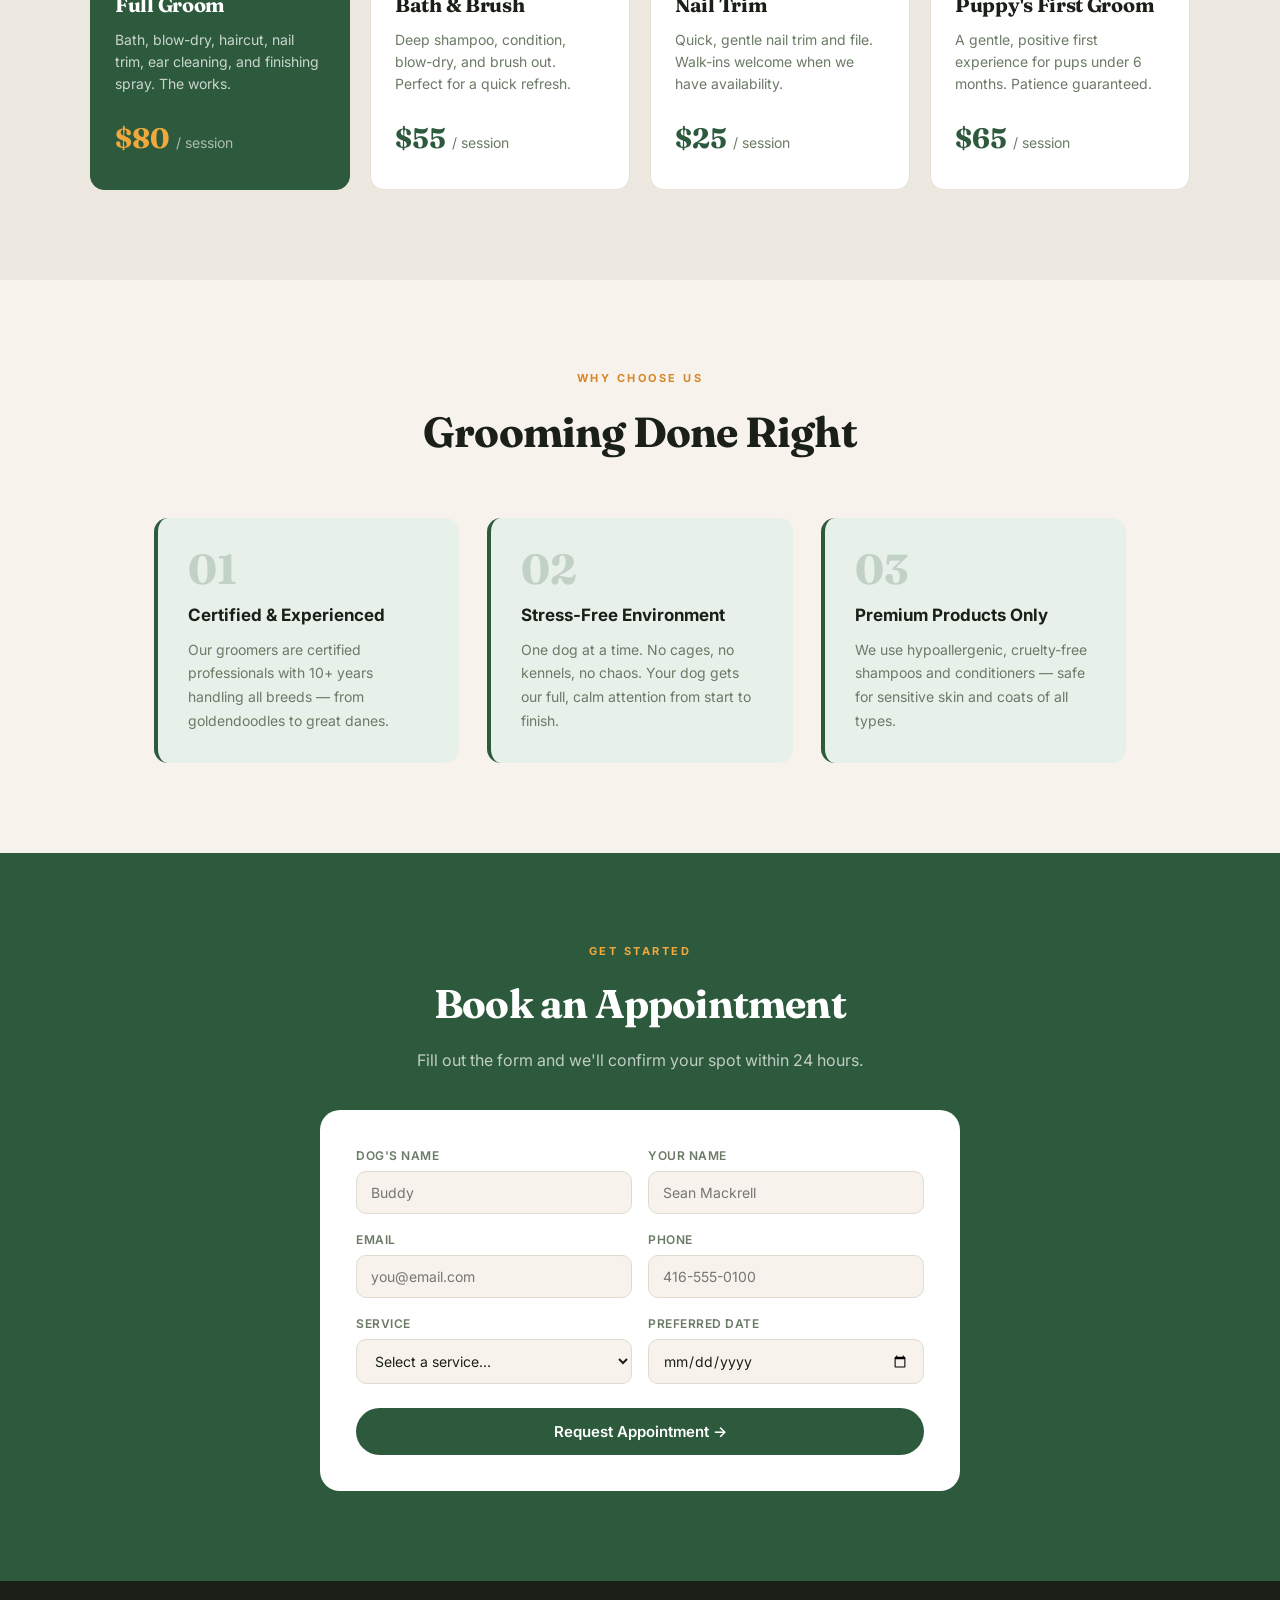
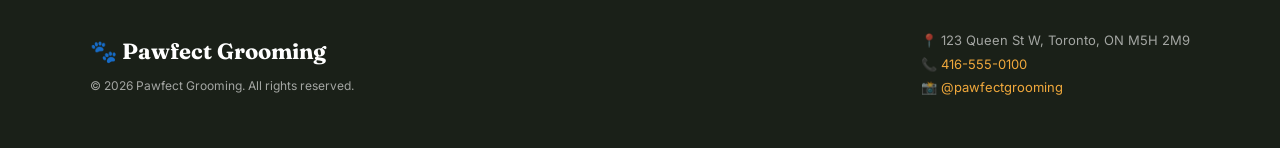
==== commit 21b12020: "clean rebuild: SVG logo, consistent nav, cart icon" ====
--- a/index.html
+++ b/index.html
@@ -4,6 +4,7 @@
   <meta charset="UTF-8" />
   <meta name="viewport" content="width=device-width, initial-scale=1.0" />
   <title>Pawfect Grooming — Toronto's Best Dog Groomers</title>
+  <link rel="icon" href="data:image/svg+xml,<svg xmlns=%22http://www.w3.org/2000/svg%22 viewBox=%220 0 100 100%22><text y=%22.9em%22 font-size=%2290%22>🐾</text></svg>" />
   <link href="https://fonts.googleapis.com/css2?family=Fraunces:wght@600;700&family=Inter:wght@400;500;600&display=swap" rel="stylesheet" />
   <style>
     *, *::before, *::after { box-sizing: border-box; margin: 0; padding: 0; }
@@ -61,7 +62,6 @@
       display: flex;
       align-items: center;
       justify-content: center;
-      font-size: 20px;
     }
 
     .logo-text {
@@ -78,20 +78,6 @@
       gap: 32px;
       list-style: none;
     }
-<ul class="nav-links">
-  <li><a href="#services">Services</a></li>
-  <li><a href="#about">About</a></li>
-  <li><a href="shop.html">Shop</a></li>
-  <li><a href="#book" class="btn-nav">Book Now</a></li>
-</ul>
-
-
-<ul class="nav-links">
-  <li><a href="#services">Services</a></li>
-  <li><a href="#about">About</a></li>
-  <li><a href="#book" class="btn-nav">Book Now</a></li>
-</ul>
-
 
     .nav-links a {
       text-decoration: none;
@@ -240,6 +226,9 @@
 
     .badge-text { font-size: 12px; font-weight: 600; color: var(--text); line-height: 1.3; }
     .badge-text span { color: var(--muted); font-weight: 400; }
+
+    /* ── CAROUSEL ── */
+    #carousel-track::-webkit-scrollbar { display: none; }
 
     /* ── SERVICES ── */
     #services {
@@ -526,38 +515,27 @@
     }
   </style>
 </head>
-<link rel="icon" href="data:image/svg+xml,<svg xmlns=%22http://www.w3.org/2000/svg%22 viewBox=%220 0 100 100%22><text y=%22.9em%22 font-size=%2290%22>🐾</text></svg>" />
 <body>
 
   <!-- NAV -->
   <nav>
     <a class="logo" href="#">
-  <div class="logo-paw">
-    <svg width="22" height="22" viewBox="0 0 24 24" fill="#ffffff" xmlns="http://www.w3.org/2000/svg">
-      <circle cx="7" cy="9" r="1.8"/>
-      <circle cx="11" cy="6.5" r="1.8"/>
-      <circle cx="15" cy="6.5" r="1.8"/>
-      <circle cx="19" cy="9" r="1.8"/>
-      <path d="M13 12c-2.8 0-5 2.2-5.5 4.3-.4 1.7 1 3.2 2.7 3.2 1 0 1.9-.5 2.8-.5s1.8.5 2.8.5c1.7 0 3.1-1.5 2.7-3.2C17 14.2 14.8 12 13 12z"/>
-    </svg>
-  </div>
-  <span class="logo-text">Pawfect Grooming</span>
-</a>
       <div class="logo-paw">
-  <svg width="20" height="20" viewBox="0 0 24 24" fill="white" xmlns="http://www.w3.org/2000/svg">
-    <ellipse cx="6" cy="10" rx="2" ry="2.8"/>
-    <ellipse cx="10.5" cy="7" rx="2" ry="2.8"/>
-    <ellipse cx="15" cy="7" rx="2" ry="2.8"/>
-    <ellipse cx="18.5" cy="10.5" rx="2" ry="2.8"/>
-    <path d="M12 12c-2.5 0-4.5 2-5 4-.4 1.6.8 3 2.5 3 .9 0 1.7-.4 2.5-.4s1.6.4 2.5.4c1.7 0 2.9-1.4 2.5-3-.5-2-2.5-4-5-4z"/>
-  </svg>
-</div>
+        <svg width="22" height="22" viewBox="0 0 24 24" fill="#ffffff" xmlns="http://www.w3.org/2000/svg">
+          <circle cx="7" cy="9" r="1.8"/>
+          <circle cx="11" cy="6.5" r="1.8"/>
+          <circle cx="15" cy="6.5" r="1.8"/>
+          <circle cx="19" cy="9" r="1.8"/>
+          <path d="M13 12c-2.8 0-5 2.2-5.5 4.3-.4 1.7 1 3.2 2.7 3.2 1 0 1.9-.5 2.8-.5s1.8.5 2.8.5c1.7 0 3.1-1.5 2.7-3.2C17 14.2 14.8 12 13 12z"/>
+        </svg>
+      </div>
       <span class="logo-text">Pawfect Grooming</span>
     </a>
     <button class="nav-toggle" onclick="document.querySelector('.nav-links').classList.toggle('open')">☰</button>
     <ul class="nav-links">
       <li><a href="#services">Services</a></li>
       <li><a href="#about">About</a></li>
+      <li><a href="shop.html">Shop</a></li>
       <li><a href="#book" class="btn-nav">Book Now</a></li>
     </ul>
   </nav>
@@ -583,58 +561,39 @@
       </div>
     </div>
   </section>
+
   <!-- HAPPY CUSTOMERS CAROUSEL -->
-<section style="padding: 60px 0; background: var(--cream-dark); overflow: hidden;">
-  <div style="max-width: 1100px; margin: 0 auto; padding: 0 5%;">
-    <div class="section-header" style="margin-bottom: 36px;">
-      <div class="section-eyebrow">Real Results</div>
-      <h2>Some of Our Happy Customers</h2>
+  <section style="padding: 60px 0; background: var(--cream-dark); overflow: hidden;">
+    <div style="max-width: 1100px; margin: 0 auto; padding: 0 5%;">
+      <div class="section-header" style="margin-bottom: 36px;">
+        <div class="section-eyebrow">Real Results</div>
+        <h2>Some of Our Happy Customers</h2>
+      </div>
     </div>
-  </div>
-
-  <div style="position: relative;">
-    <div id="carousel-track" style="
-      display: flex;
-      gap: 16px;
-      padding: 0 5%;
-      overflow-x: auto;
-      scroll-snap-type: x mandatory;
-      scroll-behavior: smooth;
-      -webkit-overflow-scrolling: touch;
-      scrollbar-width: none;
-    ">
-      <div style="flex: 0 0 320px; height: 320px; border-radius: 20px; overflow: hidden; scroll-snap-align: start;">
-        <img src="https://images.unsplash.com/photo-1587300003388-59208cc962cb?w=600" alt="Pomeranian after grooming" style="width:100%; height:100%; object-fit:cover;" />
-      </div>
-      <div style="flex: 0 0 320px; height: 320px; border-radius: 20px; overflow: hidden; scroll-snap-align: start;">
-        <img src="https://images.unsplash.com/photo-1516734212186-a967f81ad0d7?w=600" alt="Dog being groomed" style="width:100%; height:100%; object-fit:cover;" />
-      </div>
-      <div style="flex: 0 0 320px; height: 320px; border-radius: 20px; overflow: hidden; scroll-snap-align: start;">
-        <img src="https://images.unsplash.com/photo-1520038410233-7141be7e6f97?w=600" alt="Schnauzer" style="width:100%; height:100%; object-fit:cover;" />
-      </div>
-      <div style="flex: 0 0 320px; height: 320px; border-radius: 20px; overflow: hidden; scroll-snap-align: start;">
-        <img src="https://images.unsplash.com/photo-1558929996-da64ba858215?w=600" alt="Happy dogs" style="width:100%; height:100%; object-fit:cover;" />
-      </div>
-      <div style="flex: 0 0 320px; height: 320px; border-radius: 20px; overflow: hidden; scroll-snap-align: start;">
-        <img src="https://images.unsplash.com/photo-1601979031925-424e53b6caaa?w=600" alt="Dog in hoodie" style="width:100%; height:100%; object-fit:cover;" />
-      </div>
+
+    <div style="position: relative;">
+      <div id="carousel-track" style="display: flex; gap: 16px; padding: 0 5%; overflow-x: auto; scroll-snap-type: x mandatory; scroll-behavior: smooth; -webkit-overflow-scrolling: touch; scrollbar-width: none;">
+        <div style="flex: 0 0 320px; height: 320px; border-radius: 20px; overflow: hidden; scroll-snap-align: start;">
+          <img src="https://images.unsplash.com/photo-1587300003388-59208cc962cb?w=600" alt="Pomeranian after grooming" style="width:100%; height:100%; object-fit:cover;" />
+        </div>
+        <div style="flex: 0 0 320px; height: 320px; border-radius: 20px; overflow: hidden; scroll-snap-align: start;">
+          <img src="https://images.unsplash.com/photo-1516734212186-a967f81ad0d7?w=600" alt="Dog being groomed" style="width:100%; height:100%; object-fit:cover;" />
+        </div>
+        <div style="flex: 0 0 320px; height: 320px; border-radius: 20px; overflow: hidden; scroll-snap-align: start;">
+          <img src="https://images.unsplash.com/photo-1520038410233-7141be7e6f97?w=600" alt="Schnauzer" style="width:100%; height:100%; object-fit:cover;" />
+        </div>
+        <div style="flex: 0 0 320px; height: 320px; border-radius: 20px; overflow: hidden; scroll-snap-align: start;">
+          <img src="https://images.unsplash.com/photo-1558929996-da64ba858215?w=600" alt="Happy dogs" style="width:100%; height:100%; object-fit:cover;" />
+        </div>
+        <div style="flex: 0 0 320px; height: 320px; border-radius: 20px; overflow: hidden; scroll-snap-align: start;">
+          <img src="https://images.unsplash.com/photo-1601979031925-424e53b6caaa?w=600" alt="Dog in hoodie" style="width:100%; height:100%; object-fit:cover;" />
+        </div>
+      </div>
+
+      <button onclick="document.getElementById('carousel-track').scrollBy({left: -340, behavior: 'smooth'})" style="position: absolute; left: 16px; top: 50%; transform: translateY(-50%); width: 44px; height: 44px; border-radius: 50%; border: none; background: white; box-shadow: 0 4px 16px rgba(0,0,0,0.15); font-size: 18px; cursor: pointer; display: flex; align-items: center; justify-content: center;">‹</button>
+      <button onclick="document.getElementById('carousel-track').scrollBy({left: 340, behavior: 'smooth'})" style="position: absolute; right: 16px; top: 50%; transform: translateY(-50%); width: 44px; height: 44px; border-radius: 50%; border: none; background: white; box-shadow: 0 4px 16px rgba(0,0,0,0.15); font-size: 18px; cursor: pointer; display: flex; align-items: center; justify-content: center;">›</button>
     </div>
-
-    <!-- Arrows -->
-    <button onclick="document.getElementById('carousel-track').scrollBy({left: -340, behavior: 'smooth'})" style="
-      position: absolute; left: 16px; top: 50%; transform: translateY(-50%);
-      width: 44px; height: 44px; border-radius: 50%; border: none;
-      background: white; box-shadow: 0 4px 16px rgba(0,0,0,0.15);
-      font-size: 18px; cursor: pointer; display: flex; align-items: center; justify-content: center;
-    ">‹</button>
-    <button onclick="document.getElementById('carousel-track').scrollBy({left: 340, behavior: 'smooth'})" style="
-      position: absolute; right: 16px; top: 50%; transform: translateY(-50%);
-      width: 44px; height: 44px; border-radius: 50%; border: none;
-      background: white; box-shadow: 0 4px 16px rgba(0,0,0,0.15);
-      font-size: 18px; cursor: pointer; display: flex; align-items: center; justify-content: center;
-    ">›</button>
-  </div>
-</section>
+  </section>
 
   <!-- SERVICES -->
   <section id="services">
@@ -723,7 +682,7 @@
             </div>
             <div class="form-group">
               <label>Phone</label>
-            <input type="tel" name="phone" placeholder="416-555-0100" required />
+              <input type="tel" name="phone" placeholder="416-555-0100" required />
             </div>
           </div>
           <div class="form-row">
@@ -753,32 +712,6 @@
       </div>
     </div>
   </section>
-<!-- HAPPY CUSTOMERS -->
-<section style="padding: 80px 5%; background: var(--cream);">
-  <div style="max-width: 1100px; margin: 0 auto;">
-    <div class="section-header">
-      <div class="section-eyebrow">Real Results</div>
-      <h2>Some of Our Happy Customers</h2>
-    </div>
-    <div style="display: grid; grid-template-columns: repeat(auto-fit, minmax(200px, 1fr)); gap: 16px; margin-top: 40px;">
-      <div style="border-radius: 16px; overflow: hidden; aspect-ratio: 1;">
-        <img src="https://images.unsplash.com/photo-1587300003388-59208cc962cb?w=600" alt="Happy dog after grooming" style="width:100%; height:100%; object-fit:cover;" />
-      </div>
-      <div style="border-radius: 16px; overflow: hidden; aspect-ratio: 1;">
-        <img src="https://images.unsplash.com/photo-1629740067901-c0a370c4c6a7?w=600" alt="Dog being groomed" style="width:100%; height:100%; object-fit:cover;" />
-      </div>
-      <div style="border-radius: 16px; overflow: hidden; aspect-ratio: 1;">
-        <img src="https://images.unsplash.com/photo-1520038410233-7141be7e6f97?w=600"
-      </div>
-      <div style="border-radius: 16px; overflow: hidden; aspect-ratio: 1;">
-        <img src="https://images.unsplash.com/photo-1558929996-da64ba858215?w=600" alt="Happy dog" style="width:100%; height:100%; object-fit:cover;" />
-      </div>
-      <div style="border-radius: 16px; overflow: hidden; aspect-ratio: 1;">
-        <img src="https://images.unsplash.com/photo-1601979031925-424e53b6caaa?w=600" alt="Dog in hoodie" style="width:100%; height:100%; object-fit:cover;" />
-      </div>
-    </div>
-  </div>
-</section>
 
   <!-- FOOTER -->
   <footer>
@@ -796,37 +729,37 @@
   </footer>
 
   <script>
-  const SCRIPT_URL = "https://script.google.com/macros/s/AKfycbwCmMFG3sA_S1APg3eY8OHpU6ytA9o5e4-AiM0zTxSJaGu4jb56soYIQGJh9zoLHo-3/exec";
-
-  document.getElementById('booking-form').addEventListener('submit', function(e) {
-    e.preventDefault();
-
-    const data = {
-      dogName: this.dogName.value,
-      ownerName: this.ownerName.value,
-      email: this.email.value,
-      phone: this.phone.value,
-      service: this.service.value,
-      date: this.date.value
-    };
-
-    fetch(SCRIPT_URL, {
-      method: "POST",
-      mode: "no-cors",
-      headers: { "Content-Type": "application/json" },
-      body: JSON.stringify(data)
+    const SCRIPT_URL = "https://script.google.com/macros/s/AKfycbwCmMFG3sA_S1APg3eY8OHpU6ytA9o5e4-AiM0zTxSJaGu4jb56soYIQGJh9zoLHo-3/exec";
+
+    document.getElementById('booking-form').addEventListener('submit', function(e) {
+      e.preventDefault();
+
+      const data = {
+        dogName: this.dogName.value,
+        ownerName: this.ownerName.value,
+        email: this.email.value,
+        phone: this.phone.value,
+        service: this.service.value,
+        date: this.date.value
+      };
+
+      fetch(SCRIPT_URL, {
+        method: "POST",
+        mode: "no-cors",
+        headers: { "Content-Type": "application/json" },
+        body: JSON.stringify(data)
+      });
+
+      const service = data.service.split('—')[0].trim();
+      const date = new Date(data.date + "T00:00:00").toLocaleDateString('en-CA', { month: 'long', day: 'numeric', year: 'numeric' });
+
+      document.getElementById('ty-message').textContent =
+        `Thanks ${data.ownerName}! We'll confirm ${data.dogName}'s ${service} appointment for ${date} within 24 hours.`;
+
+      this.style.display = 'none';
+      document.getElementById('thank-you').style.display = 'block';
     });
-
-    const service = data.service.split('—')[0].trim();
-    const date = new Date(data.date + "T00:00:00").toLocaleDateString('en-CA', { month: 'long', day: 'numeric', year: 'numeric' });
-
-    document.getElementById('ty-message').textContent =
-      `Thanks ${data.ownerName}! We'll confirm ${data.dogName}'s ${service} appointment for ${date} within 24 hours.`;
-
-    this.style.display = 'none';
-    document.getElementById('thank-you').style.display = 'block';
-  });
-</script>
+  </script>
 
 </body>
 </html>
